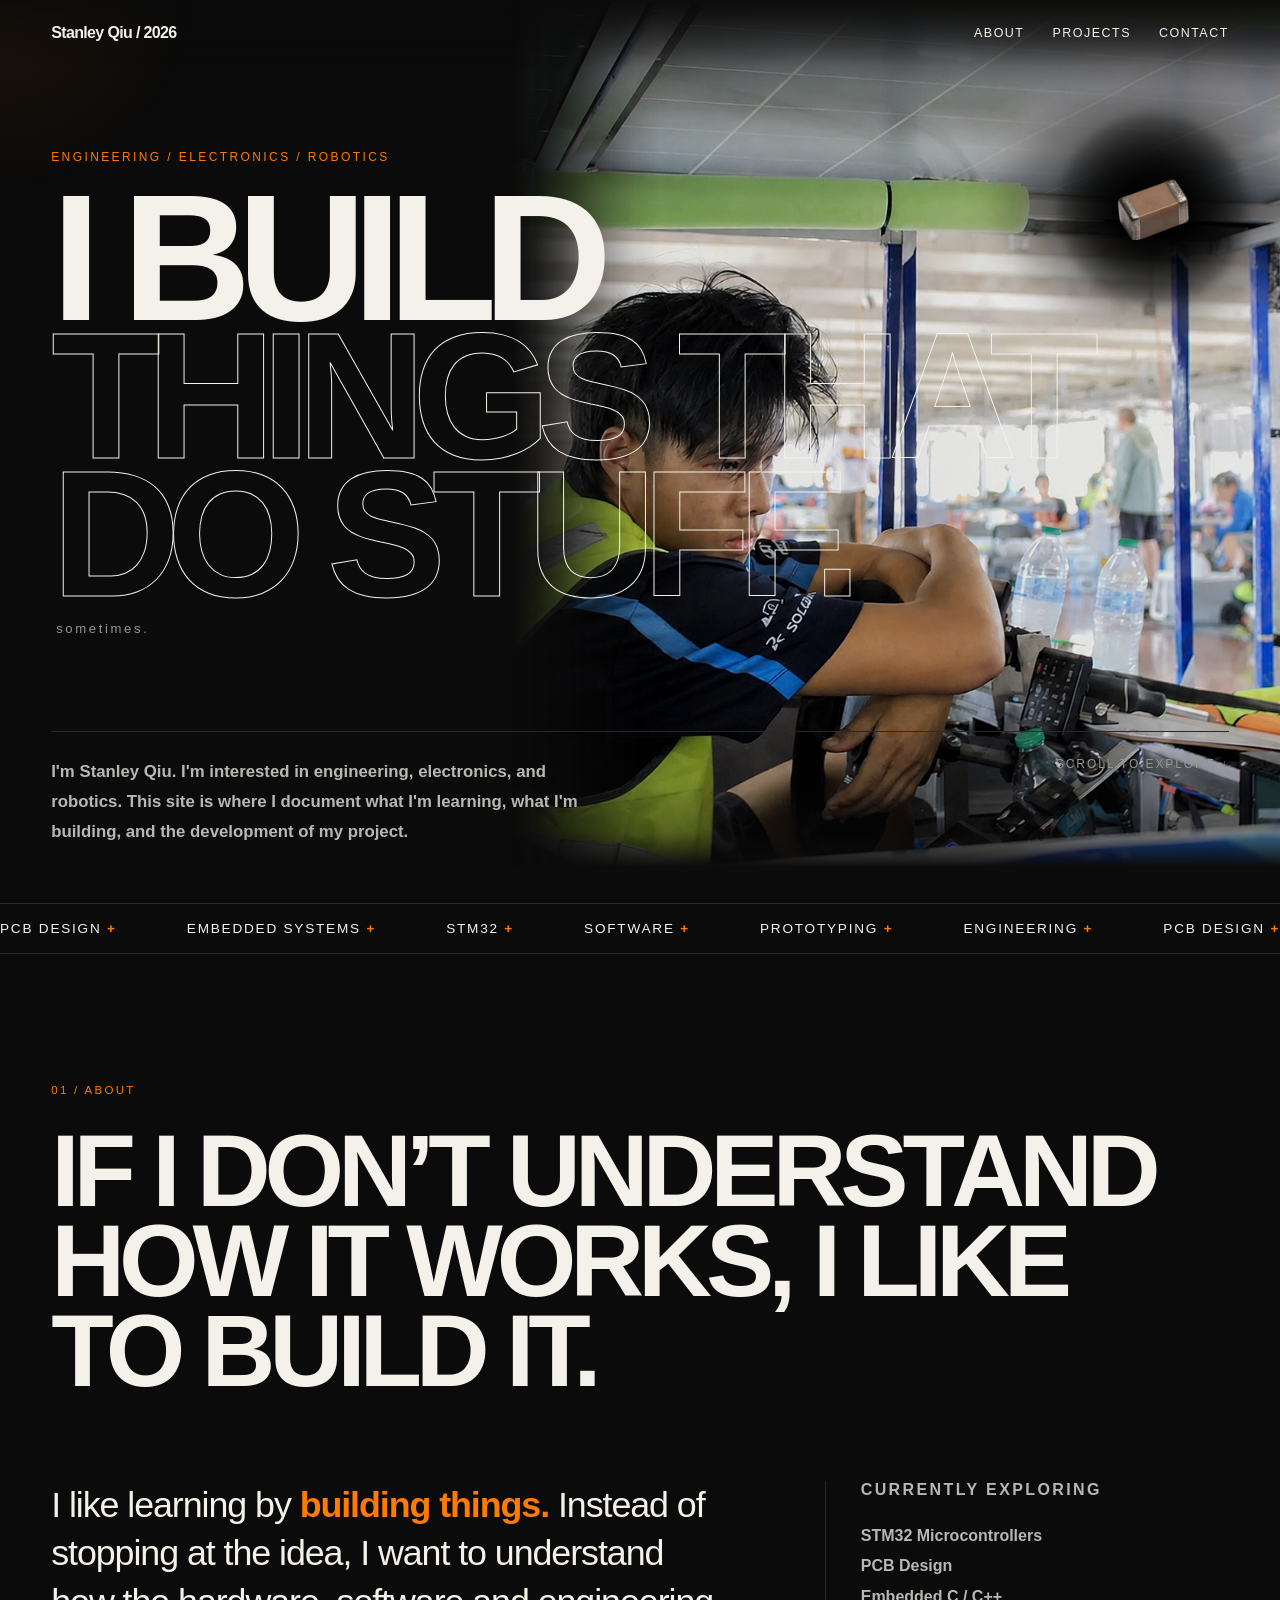
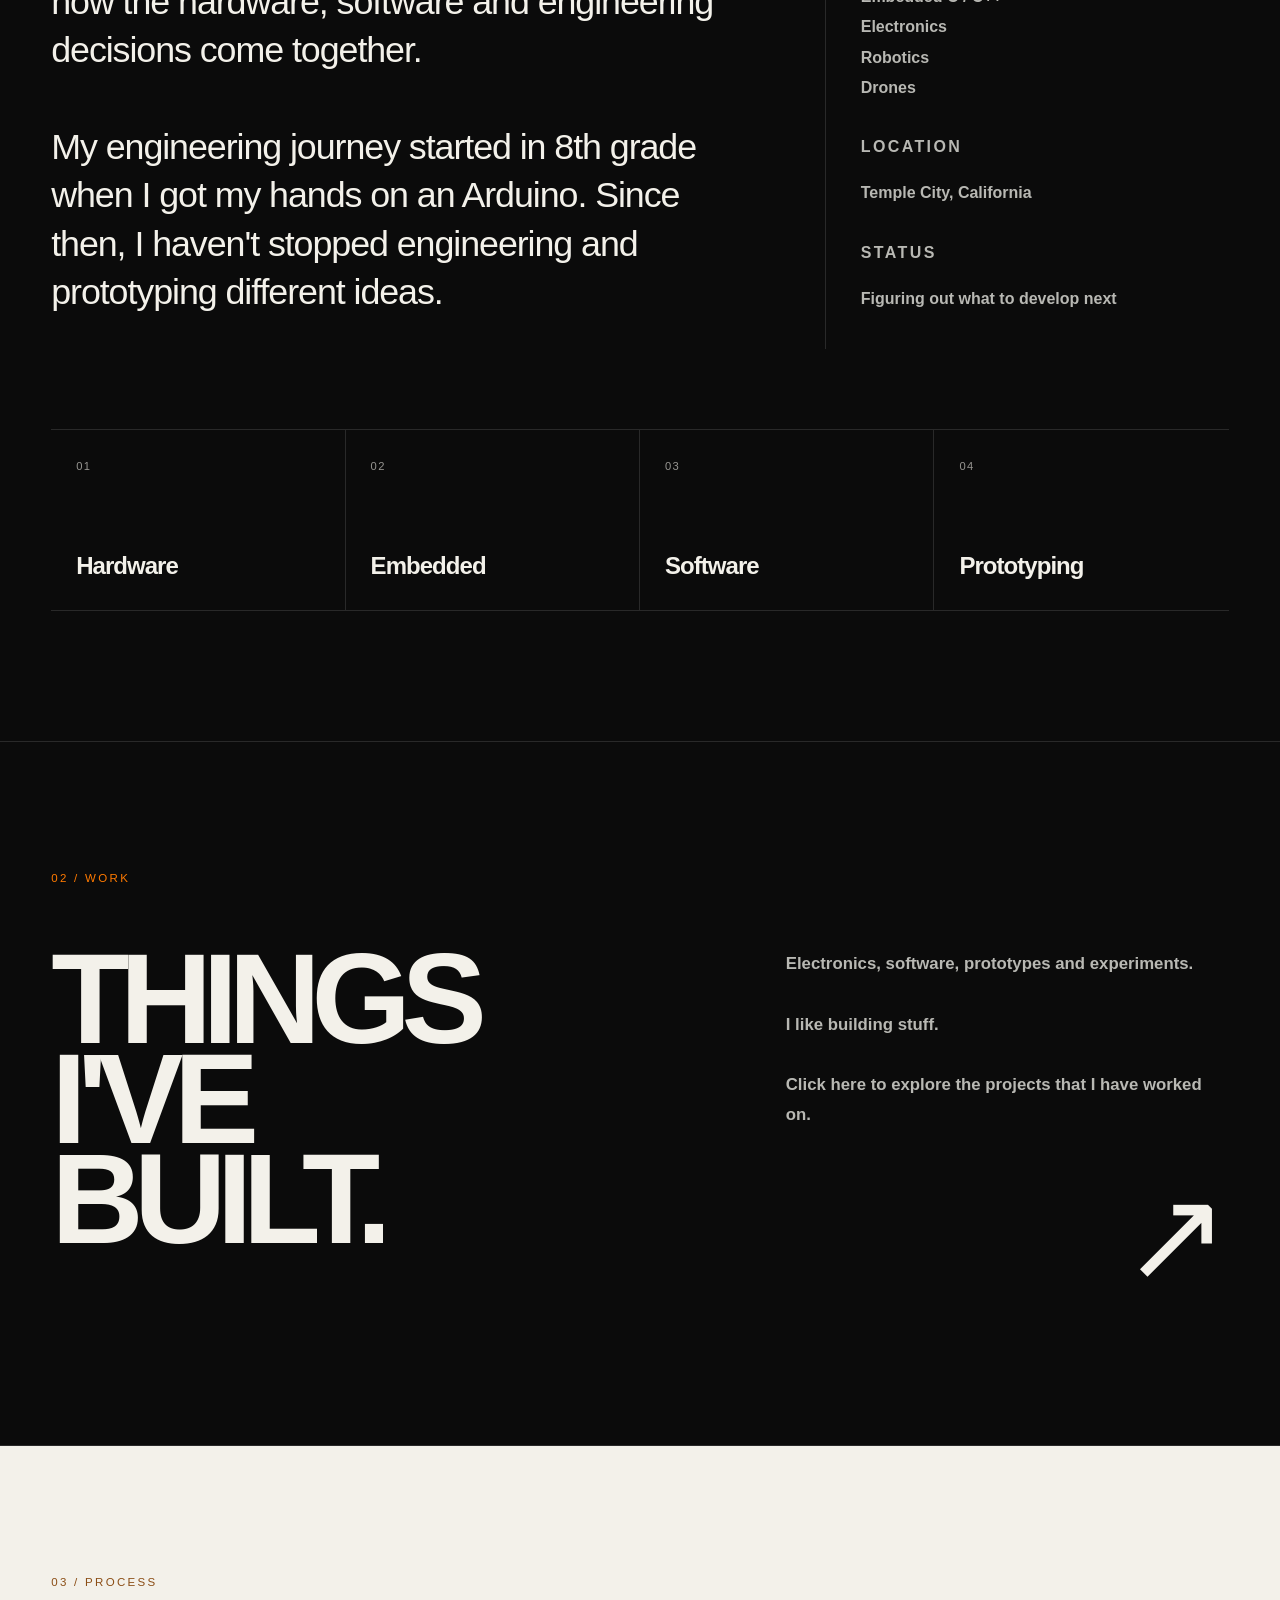
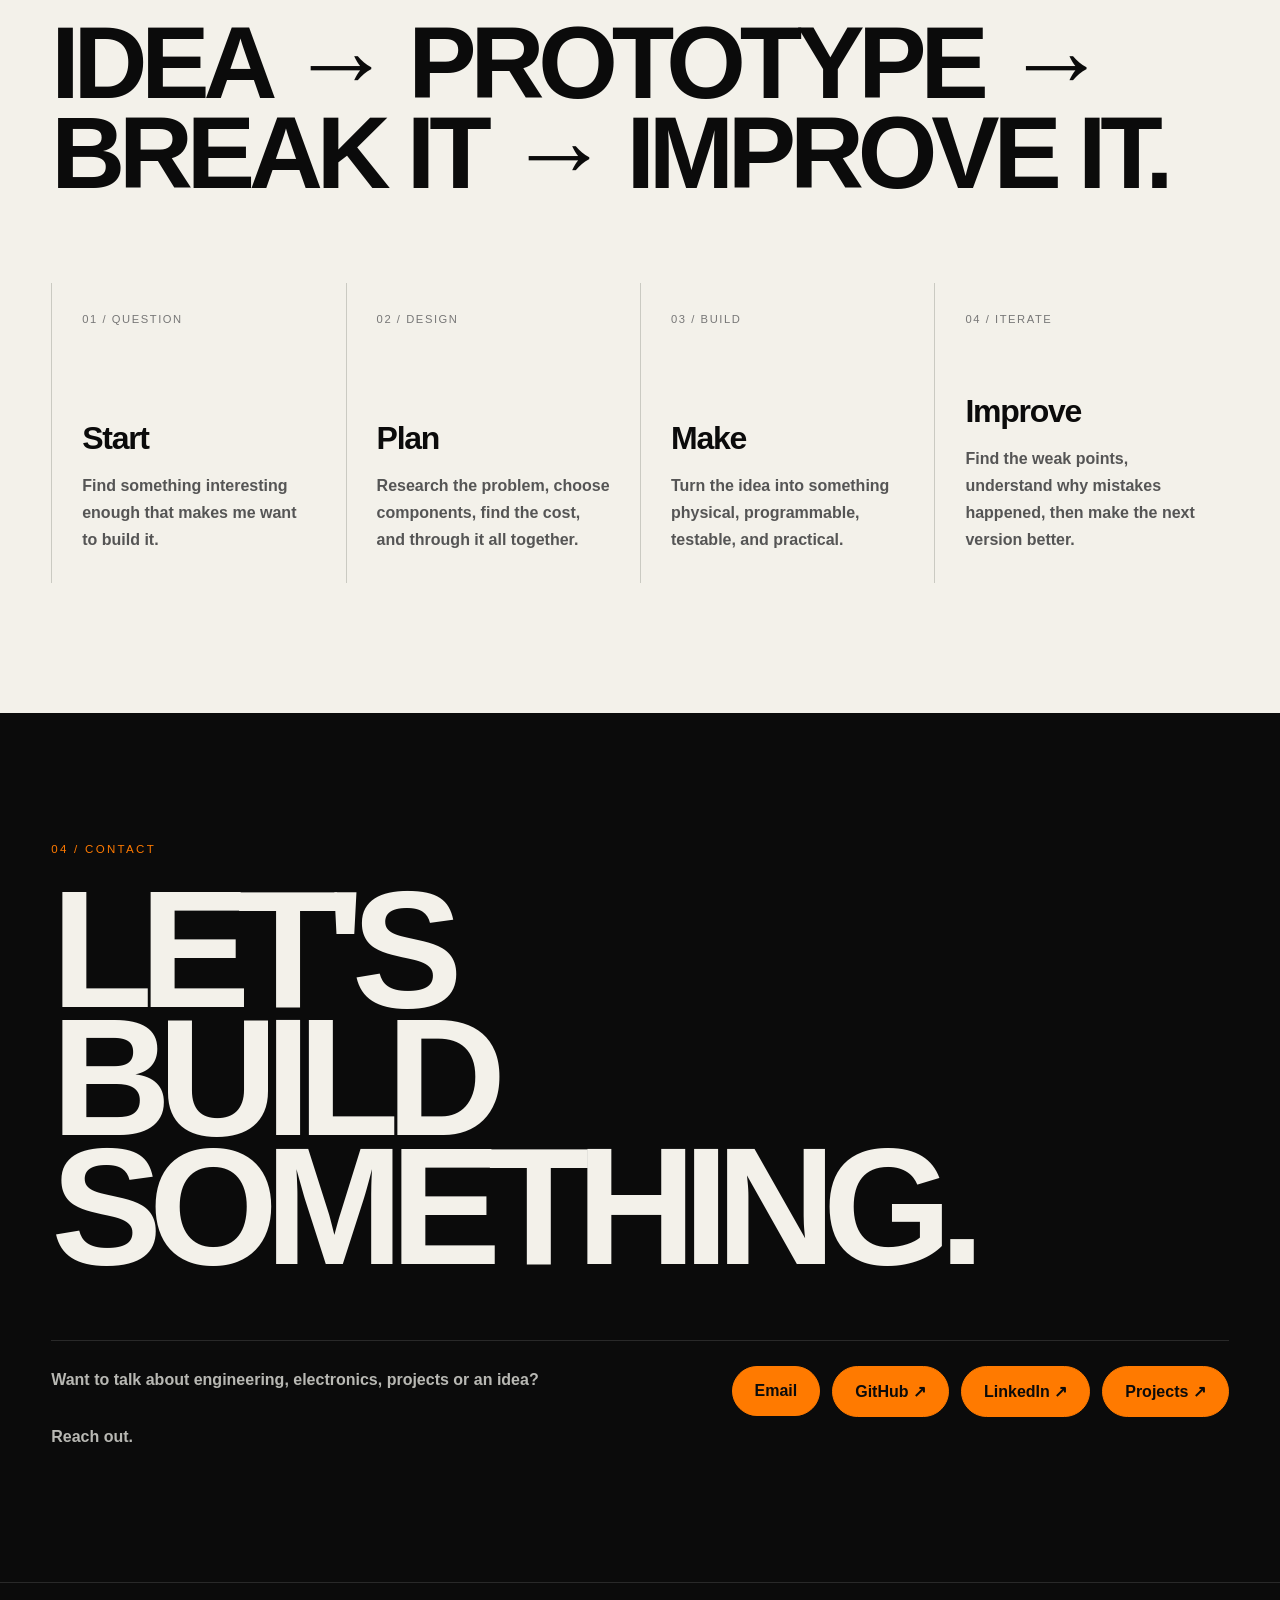
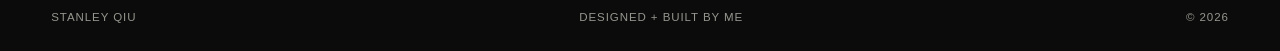
==== index.html @ f078cb3c "Update index.html" ====
<!DOCTYPE html>
<html lang="en">

<head>

<meta charset="UTF-8">

<meta
    name="viewport"
    content="width=device-width, initial-scale=1.0"
>

<title>Stanley Qiu - Engineering Portfolio</title>

<link
    rel="icon"
    type="image/png"
    href="images/Q logo.png"
>

<link
    rel="shortcut icon"
    href="images/Q logo.png"
>


<style>


/* ==================================
   COLORS
================================== */

:root {
    --bg: #0b0b0b;
    --text: #f3f1ea;
    --muted: #96968f;
    --accent: #ff7a00;
    --line: #292929;
    --panel: #111111;
}


/* ==================================
   RESET
================================== */

* {
    margin: 0;
    padding: 0;
    box-sizing: border-box;
}


html {
    scroll-behavior: smooth;
}


body {
    background: var(--bg);
    color: var(--text);

    font-family:
        Arial,
        Helvetica,
        sans-serif;

    overflow-x: hidden;
}


a {
    color: inherit;
    text-decoration: none;
}


/* ==================================
   SCROLL PROGRESS
================================== */

#progress {
    position: fixed;

    top: 0;
    left: 0;

    width: 0;
    height: 3px;

    background: var(--accent);

    z-index: 9999;
}


/* ==================================
   CURSOR GLOW
================================== */

.cursor-glow {
    position: fixed;

    width: 420px;
    height: 420px;

    border-radius: 50%;

    pointer-events: none;

    background:
        radial-gradient(
            circle,
            rgba(255, 122, 0, .08),
            transparent 65%
        );

    transform:
        translate(-50%, -50%);

    z-index: 0;
}


/* ==================================
   NAVIGATION
================================== */

nav {
    position: fixed;

    top: 0;
    left: 0;

    width: 100%;

    display: flex;
    align-items: center;
    justify-content: space-between;

    padding:
        24px
        4vw;

    z-index: 1000;

    background:
        linear-gradient(
            to bottom,
            rgba(11,11,11,.82),
            transparent
        );
}


.logo {
    font-weight: 900;
    letter-spacing: -.04em;
}


.nav-links {
    display: flex;

    gap: 28px;

    font-size: .78rem;

    text-transform: uppercase;
    letter-spacing: .12em;
}


.nav-links a {
    position: relative;
}


.nav-links a::after {
    content: "";

    position: absolute;

    left: 0;
    bottom: -6px;

    width: 0;
    height: 1px;

    background: var(--accent);

    transition:
        width .3s ease;
}


.nav-links a:hover::after {
    width: 100%;
}


/* ==================================
   HERO
================================== */

.hero {
    min-height: 100vh;

    display: flex;
    flex-direction: column;
    justify-content: flex-end;

    padding:
        150px
        4vw
        55px;

    position: relative;

    overflow: hidden;

    isolation: isolate;
}


/* ==================================
   KEEP HERO TEXT ABOVE PHOTO
================================== */

.hero-label,
.hero h1,
.hero-subtext,
.hero-bottom {
    position: relative;

    z-index: 3;
}


.hero-label {
    color: var(--accent);

    font-size: .75rem;

    text-transform: uppercase;
    letter-spacing: .2em;

    margin-bottom: 25px;
}


.hero h1 {
    font-size:
        clamp(
            4.8rem,
            14vw,
            13rem
        );

    line-height: .77;

    letter-spacing: -.08em;

    font-weight: 900;

    max-width: 1450px;
}


/* ==================================
   THINGS THAT OUTLINE
================================== */

.hero-outline {
    color: transparent;

    -webkit-text-stroke:
        1px
        var(--text);
}


/* ==================================
   DO STUFF OUTLINE + ORANGE HOVER
================================== */

.hero-do-stuff {
    display: inline-block;

    color: transparent;

    -webkit-text-stroke:
        1px
        var(--text);

    transition:
        color .3s ease,
        -webkit-text-stroke .3s ease,
        transform .3s ease;
}


.hero-do-stuff:hover {
    color: var(--accent);

    -webkit-text-stroke:
        1px
        var(--accent);
}


.hero-subtext {
    margin-top: 18px;
    margin-left: 5px;

    font-size: .82rem;
    font-weight: 400;

    color: var(--muted);

    text-transform: lowercase;
    letter-spacing: .2em;

    opacity: .75;
}


/* ==================================
   HERO BOTTOM
================================== */

.hero-bottom {
    display: grid;

    grid-template-columns:
        1fr
        1fr;

    gap: 50px;

    margin-top: 95px;

    padding-top: 25px;

    border-top:
        1px solid
        var(--line);
}


.hero-bottom p {
    max-width: 580px;

    color: #b8b8b3;

    font-size: 1.05rem;

    line-height: 1.8;

    font-weight: 600;
}


.hero-scroll {
    text-align: right;

    color: var(--muted);

    font-size: .75rem;

    text-transform: uppercase;
    letter-spacing: .16em;
}


/* ==================================
   PERSONAL SOLAR CAR IMAGE

   EXTENDS ALMOST TO BOTTOM
================================== */

.hero-portrait {
    position: absolute;

    left: 40%;
    right: -4%;

    top: 0;
    bottom: 4%;

    z-index: 1;

    pointer-events: none;

    overflow: hidden;

    -webkit-mask-image:
        linear-gradient(
            to right,

            transparent 0%,
            rgba(0,0,0,.10) 3%,
            rgba(0,0,0,.28) 6%,
            rgba(0,0,0,.50) 9%,
            rgba(0,0,0,.72) 12%,
            rgba(0,0,0,.90) 15%,
            black 18%,
            black 100%
        );

    mask-image:
        linear-gradient(
            to right,

            transparent 0%,
            rgba(0,0,0,.10) 3%,
            rgba(0,0,0,.28) 6%,
            rgba(0,0,0,.50) 9%,
            rgba(0,0,0,.72) 12%,
            rgba(0,0,0,.90) 15%,
            black 18%,
            black 100%
        );
}


.hero-portrait img {
    width: 100%;
    height: 100%;

    display: block;

    object-fit: cover;

    object-position:
        28% center;

    filter:
        brightness(.90)
        contrast(1.04)
        saturate(.95);
}


/* ==================================
   PHOTO DARK BLENDING
================================== */

.hero-portrait::after {
    content: "";

    position: absolute;

    inset: 0;

    pointer-events: none;

    background:

        linear-gradient(
            to bottom,

            rgba(11,11,11,.92) 0%,
            rgba(11,11,11,.62) 5%,
            rgba(11,11,11,.25) 10%,
            rgba(11,11,11,.05) 17%,

            transparent 24%,
            transparent 78%,

            rgba(11,11,11,.05) 84%,
            rgba(11,11,11,.18) 90%,
            rgba(11,11,11,.42) 96%,
            var(--bg) 100%
        );
}


/* ==================================
   SPINNING DECAP IMAGE
================================== */

.cross {
    position: absolute;

    right: 7vw;
    top: 19%;

    width: 75px;
    height: 75px;

    display: flex;
    align-items: center;
    justify-content: center;

    pointer-events: none;

    z-index: 5;

    isolation: isolate;
}


/* ==================================
   SMALLER CENTERED BLACK BUBBLE
================================== */

.cross::before {
    content: "";

    position: absolute;

    left: 50%;
    top: 50%;

    width: 190px;
    height: 190px;

    transform:
        translate(-50%, -50%);

    border-radius: 50%;

    background:
        radial-gradient(
            circle,
            rgba(0,0,0,.96) 0%,
            rgba(0,0,0,.88) 28%,
            rgba(0,0,0,.58) 50%,
            rgba(0,0,0,.24) 68%,
            rgba(0,0,0,.06) 80%,
            transparent 88%
        );

    filter:
        blur(5px);

    z-index: -1;
}


/* ==================================
   BUBBLE FADE INTO PHOTO
================================== */

.cross::after {
    content: "";

    position: absolute;

    left: 50%;
    top: 50%;

    width: 320px;
    height: 230px;

    transform:
        translate(-50%, -50%);

    border-radius: 50%;

    background:
        radial-gradient(
            ellipse at center,
            rgba(0,0,0,.90) 0%,
            rgba(0,0,0,.70) 26%,
            rgba(0,0,0,.42) 48%,
            rgba(0,0,0,.18) 67%,
            rgba(0,0,0,.06) 78%,
            transparent 88%
        );

    filter:
        blur(14px);

    z-index: -2;
}


.cross img {
    width: 100%;
    height: 100%;

    display: block;

    object-fit: contain;

    position: relative;

    z-index: 2;

    opacity: .88;

    transform-origin:
        center center;

    animation:
        rotateCross
        20s
        linear
        infinite;
}


@keyframes rotateCross {

    from {
        transform:
            rotate(0);
    }

    to {
        transform:
            rotate(360deg);
    }

}


/* ==================================
   MARQUEE
================================== */

.marquee {
    overflow: hidden;

    border-top:
        1px solid
        var(--line);

    border-bottom:
        1px solid
        var(--line);

    padding:
        17px 0;
}


.marquee-track {
    display: flex;

    width: max-content;

    animation:
        marquee
        26s
        linear
        infinite;
}


.marquee span {
    margin-right: 70px;

    white-space: nowrap;

    font-size: .85rem;

    text-transform: uppercase;
    letter-spacing: .13em;
}


.marquee b {
    color: var(--accent);
}


@keyframes marquee {

    from {
        transform:
            translateX(0);
    }

    to {
        transform:
            translateX(-50%);
    }

}


/* ==================================
   GENERAL
================================== */

section {
    padding:
        130px
        4vw;
}


.eyebrow {
    color: var(--accent);

    font-size: .72rem;

    text-transform: uppercase;
    letter-spacing: .2em;

    margin-bottom: 30px;
}


.big-heading {
    font-size:
        clamp(
            3rem,
            8vw,
            7rem
        );

    line-height: .88;

    letter-spacing: -.06em;

    max-width: 1150px;
}


/* ==================================
   ABOUT
================================== */

.about-grid {
    display: grid;

    grid-template-columns:
        1.25fr
        .75fr;

    gap: 100px;

    margin-top: 85px;
}


.about-main {
    font-size:
        clamp(
            1.5rem,
            2.8vw,
            2.6rem
        );

    line-height: 1.35;

    letter-spacing: -.03em;
}


.about-main strong {
    color: var(--accent);
}


.about-side {
    border-left:
        1px solid
        var(--line);

    padding-left: 35px;
}


.about-side-title {
    color: #b8b8b3;

    font-size: 1rem;

    font-weight: 800;

    text-transform: uppercase;

    letter-spacing: .15em;

    margin-bottom: 22px;
}


.about-side p {
    color: #b8b8b3;

    line-height: 1.9;

    margin-bottom: 35px;

    font-weight: 600;
}


/* ==================================
   SKILLS
================================== */

.skills {
    display: grid;

    grid-template-columns:
        repeat(4, 1fr);

    margin-top: 80px;

    border-top:
        1px solid
        var(--line);

    border-bottom:
        1px solid
        var(--line);
}


.skill {
    padding:
        30px
        25px;

    min-height: 180px;

    display: flex;
    flex-direction: column;
    justify-content: space-between;

    border-right:
        1px solid
        var(--line);

    transition:
        background .3s ease,
        color .3s ease,
        transform .3s ease;
}


.skill:last-child {
    border-right: 0;
}


.skill:hover {
    background: var(--accent);

    color: #080808;

    transform:
        translateY(-6px);
}


.skill-number {
    font-size: .7rem;

    opacity: .6;

    letter-spacing: .12em;
}


.skill h3 {
    font-size: 1.5rem;

    letter-spacing: -.04em;
}


/* ==================================
   PROJECTS ENTRY
================================== */

.projects-entry {
    border-top:
        1px solid
        var(--line);

    border-bottom:
        1px solid
        var(--line);
}


.projects-entry-link {
    display: grid;

    grid-template-columns:
        1.2fr
        .8fr;

    gap: 70px;

    padding:
        35px
        0;

    transition:
        padding .4s ease,
        background .4s ease,
        color .4s ease;
}


.projects-entry-link:hover {
    background:
        var(--accent);

    color:
        #080808;

    padding-left:
        35px;

    padding-right:
        35px;
}


.projects-entry-title {
    font-size:
        clamp(
            4rem,
            10vw,
            9rem
        );

    line-height: .78;

    letter-spacing: -.075em;
}


.projects-entry-right {
    min-height: 320px;

    display: flex;

    flex-direction: column;

    justify-content: space-between;

    align-items: stretch;

    gap: 40px;
}


.projects-entry-right p {
    color: #b8b8b3;

    max-width: 500px;

    font-size: 1.05rem;

    line-height: 1.8;

    font-weight: 600;
}


.projects-entry-link:hover
.projects-entry-right p {
    color: #2c2c2c;
}


/* ==================================
   BIG PROJECT ARROW
================================== */

.huge-arrow {
    align-self: flex-end;

    flex-shrink: 0;

    font-size:
        clamp(
            5rem,
            10vw,
            9rem
        );

    line-height: .7;

    margin-top: auto;

    padding-top: 20px;

    transition:
        transform .4s ease;
}


.projects-entry-link:hover
.huge-arrow {
    transform:
        rotate(45deg)
        translateY(-10px);
}


/* ==================================
   PROCESS
================================== */

.process {
    background: var(--text);

    color: var(--bg);
}


.process .eyebrow {
    color: #8b4e16;
}


.steps {
    display: grid;

    grid-template-columns:
        repeat(4, 1fr);

    margin-top: 85px;
}


.step {
    min-height: 300px;

    padding: 30px;

    display: flex;

    flex-direction: column;

    justify-content: space-between;

    border-left:
        1px solid
        #cacac2;
}


.step-number {
    color: #777;

    font-size: .7rem;

    letter-spacing: .14em;
}


.step h3 {
    font-size: 2rem;

    letter-spacing: -.04em;

    margin-bottom: 15px;
}


.step p {
    color: #555;

    line-height: 1.7;

    font-weight: 600;
}


/* ==================================
   CONTACT
================================== */

.contact {
    min-height: 85vh;

    display: flex;

    flex-direction: column;

    justify-content: space-between;
}


.contact-title {
    font-size:
        clamp(
            4.5rem,
            13vw,
            12rem
        );

    line-height: .77;

    letter-spacing: -.08em;
}


.contact-bottom {
    display: grid;

    grid-template-columns:
        1fr
        1fr;

    gap: 50px;

    margin-top: 70px;

    padding-top: 25px;

    border-top:
        1px solid
        var(--line);
}


.contact-bottom p {
    max-width: 500px;

    color: #b8b8b3;

    line-height: 1.8;

    font-weight: 600;
}


.contact-links {
    display: flex;

    justify-content: flex-end;

    align-items: flex-start;

    flex-wrap: wrap;

    gap: 12px;
}


.contact-button {
    padding:
        15px
        22px;

    border:
        1px solid
        var(--accent);

    border-radius:
        100px;

    background:
        var(--accent);

    color:
        #0b0b0b;

    font-weight: 600;

    transition:
        .25s ease;
}


.contact-button:hover {
    background:
        var(--accent);

    border-color:
        var(--accent);

    color:
        #0b0b0b;

    transform:
        translateY(-4px);
}


/* ==================================
   FOOTER
================================== */

footer {
    display: flex;

    justify-content: space-between;

    padding:
        28px
        4vw;

    border-top:
        1px solid
        var(--line);

    color: var(--muted);

    font-size: .72rem;

    text-transform: uppercase;

    letter-spacing: .08em;
}


/* ==================================
   SCROLL REVEAL
================================== */

.reveal {
    opacity: 0;

    transform:
        translateY(60px);

    transition:
        opacity
        .9s
        cubic-bezier(.2,.7,.2,1),

        transform
        .9s
        cubic-bezier(.2,.7,.2,1);
}


.reveal.visible {
    opacity: 1;

    transform:
        translateY(0);
}


/* ==================================
   TABLET
================================== */

@media(max-width: 850px) {

    .nav-links {
        gap: 15px;
    }


    .hero-bottom,
    .about-grid,
    .projects-entry-link,
    .contact-bottom {
        grid-template-columns:
            1fr;
    }


    .hero-scroll {
        text-align: left;
    }


    .hero-portrait {
        left: 28%;
        right: -24%;

        top: 0;
        bottom: 5%;

        opacity: .50;
    }


    .hero-bottom {
        margin-top: 80px;
    }


    .cross {
        right: 8vw;

        top: 15%;
    }


    .about-side {
        border-left: 0;

        border-top:
            1px solid
            var(--line);

        padding-left: 0;

        padding-top: 30px;
    }


    .skills,
    .steps {
        grid-template-columns:
            1fr
            1fr;
    }


    .skill:nth-child(2) {
        border-right: 0;
    }


    .projects-entry-right {
        min-height: 230px;

        gap: 30px;
    }


    .huge-arrow {
        align-self: flex-end;
    }


    .contact-links {
        justify-content: flex-start;
    }

}


/* ==================================
   MOBILE
================================== */

@media(max-width: 550px) {

    section {
        padding:
            90px
            5vw;
    }


    nav {
        padding:
            20px
            5vw;
    }


    .nav-links a:first-child {
        display: none;
    }


    .hero-portrait {
        left: 18%;
        right: -48%;

        top: 0;
        bottom: 7%;

        opacity: .28;
    }


    .hero-bottom {
        margin-top: 65px;
    }


    .cross {
        width: 60px;
        height: 60px;

        right: 7vw;

        top: 16%;
    }


    .cross::before {
        width: 145px;
        height: 145px;
    }


    .cross::after {
        width: 240px;
        height: 170px;
    }


    .skills,
    .steps {
        grid-template-columns:
            1fr;
    }


    .skill {
        border-right: 0;

        border-bottom:
            1px solid
            var(--line);
    }


    .projects-entry-right {
        min-height: 200px;
    }


    .projects-entry-right p {
        max-width: 100%;
    }


    .huge-arrow {
        font-size: 5rem;
    }


    footer {
        flex-direction: column;

        gap: 10px;
    }

}


</style>

</head>


<body>


<div id="progress"></div>

<div class="cursor-glow"></div>


<!-- ==================================
     NAVIGATION
================================== -->

<nav>


    <a
        href="index.html"
        class="logo"
    >

        Stanley Qiu / 2026

    </a>


    <div class="nav-links">


        <a href="#about">
            About
        </a>


        <a href="projects.html">
            Projects
        </a>


        <a href="#contact">
            Contact
        </a>


    </div>


</nav>


<!-- ==================================
     HERO
================================== -->

<header class="hero">


    <div class="hero-portrait">

        <img
            src="images/Personal Image2.png"
            alt="Stanley Qiu inside the solar car"
        >

    </div>


    <div class="cross">

        <img
            src="images/DECAP3.png"
            alt=""
            aria-hidden="true"
        >

    </div>


    <div class="hero-label reveal">

        Engineering /
        Electronics /
        Robotics

    </div>


    <h1 class="reveal">

        I BUILD<br>

        <span class="hero-outline">
            THINGS THAT
        </span>

        <br>

        <span class="hero-do-stuff">
            DO STUFF.
        </span>

    </h1>


    <p class="hero-subtext reveal">

        sometimes.

    </p>


    <div class="hero-bottom reveal">


        <p>

            I'm <strong>Stanley Qiu</strong>.

            I'm interested in engineering,
            electronics, and robotics.

            This site is where I document
            what I'm learning, what I'm building,
            and the development of my project.

        </p>


        <div class="hero-scroll">

            Scroll to explore ↓

        </div>


    </div>


</header>


<!-- ==================================
     MOVING MARQUEE
================================== -->

<div class="marquee">


    <div class="marquee-track">


        <span>
            PCB DESIGN <b>+</b>
        </span>


        <span>
            EMBEDDED SYSTEMS <b>+</b>
        </span>


        <span>
            STM32 <b>+</b>
        </span>


        <span>
            SOFTWARE <b>+</b>
        </span>


        <span>
            PROTOTYPING <b>+</b>
        </span>


        <span>
            ENGINEERING <b>+</b>
        </span>


        <span>
            PCB DESIGN <b>+</b>
        </span>


        <span>
            EMBEDDED SYSTEMS <b>+</b>
        </span>


        <span>
            STM32 <b>+</b>
        </span>


        <span>
            SOFTWARE <b>+</b>
        </span>


        <span>
            PROTOTYPING <b>+</b>
        </span>


        <span>
            ENGINEERING <b>+</b>
        </span>


    </div>


</div>


<!-- ==================================
     ABOUT
================================== -->

<section id="about">


    <div class="eyebrow reveal">

        01 / About

    </div>


    <h2 class="big-heading reveal">

        IF I DON’T UNDERSTAND HOW IT WORKS,
        I LIKE TO BUILD IT.

    </h2>


    <div class="about-grid">


        <div class="about-main reveal">

            I like learning by

            <strong>
                building things.
            </strong>

            Instead of stopping at the idea,
            I want to understand how the hardware,
            software and engineering decisions
            come together.

            <br><br>

            My engineering journey started in 8th
            grade when I got my hands on an Arduino.

            Since then, I haven't stopped engineering
            and prototyping different ideas.

        </div>


        <div class="about-side reveal">


            <div class="about-side-title">

                Currently Exploring

            </div>


            <p>

                STM32 Microcontrollers<br>

                PCB Design<br>

                Embedded C / C++<br>

                Electronics<br>

                Robotics<br>

                Drones

            </p>


            <div class="about-side-title">

                Location

            </div>


            <p>

                Temple City, California

            </p>


            <div class="about-side-title">

                Status

            </div>


            <p>

                Figuring out what to develop next

            </p>


        </div>


    </div>


    <div class="skills reveal">


        <div class="skill">

            <div class="skill-number">
                01
            </div>

            <h3>
                Hardware
            </h3>

        </div>


        <div class="skill">

            <div class="skill-number">
                02
            </div>

            <h3>
                Embedded
            </h3>

        </div>


        <div class="skill">

            <div class="skill-number">
                03
            </div>

            <h3>
                Software
            </h3>

        </div>


        <div class="skill">

            <div class="skill-number">
                04
            </div>

            <h3>
                Prototyping
            </h3>

        </div>


    </div>


</section>


<!-- ==================================
     PROJECTS / WORK
================================== -->

<section class="projects-entry">


    <div class="eyebrow reveal">

        02 / Work

    </div>


    <a
        href="projects.html"
        class="projects-entry-link reveal"
    >


        <div>


            <h2 class="projects-entry-title">

                THINGS<br>
                I'VE<br>
                BUILT.

            </h2>


        </div>


        <div class="projects-entry-right">


            <p>

                Electronics, software,
                prototypes and experiments.

                <br><br>

                I like building stuff.

                <br><br>

                Click here to explore the projects
                that I have worked on.

            </p>


            <div class="huge-arrow">

                ↗

            </div>


        </div>


    </a>


</section>


<!-- ==================================
     PROCESS
================================== -->

<section class="process">


    <div class="eyebrow reveal">

        03 / Process

    </div>


    <h2 class="big-heading reveal">

        IDEA → PROTOTYPE →
        BREAK IT → IMPROVE IT.

    </h2>


    <div class="steps">


        <div class="step reveal">

            <div class="step-number">
                01 / QUESTION
            </div>

            <div>

                <h3>
                    Start
                </h3>

                <p>
                    Find something interesting
                    enough that makes me want to
                    build it.
                </p>

            </div>

        </div>


        <div class="step reveal">

            <div class="step-number">
                02 / DESIGN
            </div>

            <div>

                <h3>
                    Plan
                </h3>

                <p>
                    Research the problem,
                    choose components, find the cost,
                    and through it all together.
                </p>

            </div>

        </div>


        <div class="step reveal">

            <div class="step-number">
                03 / BUILD
            </div>

            <div>

                <h3>
                    Make
                </h3>

                <p>
                    Turn the idea into
                    something physical,
                    programmable, testable,
                    and practical.
                </p>

            </div>

        </div>


        <div class="step reveal">

            <div class="step-number">
                04 / ITERATE
            </div>

            <div>

                <h3>
                    Improve
                </h3>

                <p>
                    Find the weak points,
                    understand why mistakes happened,
                    then make the next version better.
                </p>

            </div>

        </div>


    </div>


</section>


<!-- ==================================
     CONTACT
================================== -->

<section
    class="contact"
    id="contact"
>


    <div>


        <div class="eyebrow reveal">

            04 / Contact

        </div>


        <h2 class="contact-title reveal">

            LET'S<br>
            BUILD<br>
            SOMETHING.

        </h2>


    </div>


    <div class="contact-bottom reveal">


        <p>

            Want to talk about engineering,
            electronics, projects
            or an idea?

            <br><br>

            Reach out.

        </p>


        <div class="contact-links">


            <a
                class="contact-button"
                href="mailto:Stanleyqiu11@gmail.com"
            >

                Email

            </a>


            <a
                class="contact-button"
                href="https://github.com/Stanleyqiu1"
            >

                GitHub ↗

            </a>


            <a
                class="contact-button"
                href="https://www.linkedin.com/in/stanley-qiu-92088b377/"
            >

                LinkedIn ↗

            </a>


            <a
                class="contact-button"
                href="projects.html"
            >

                Projects ↗

            </a>


        </div>


    </div>


</section>


<!-- ==================================
     FOOTER
================================== -->

<footer>


    <span>
        Stanley Qiu
    </span>


    <span>
        DESIGNED + BUILT BY ME
    </span>


    <span>
        © 2026
    </span>


</footer>


<!-- ==================================
     JAVASCRIPT
================================== -->

<script>


/* ==================================
   SCROLL REVEAL
================================== */

const observer =
new IntersectionObserver(

    entries => {

        entries.forEach(entry => {

            if(entry.isIntersecting) {

                entry.target
                    .classList
                    .add("visible");

            }

        });

    },

    {
        threshold: .1
    }

);


document
.querySelectorAll(".reveal")
.forEach(element => {

    observer.observe(element);

});


/* ==================================
   SCROLL PROGRESS
================================== */

window.addEventListener(

    "scroll",

    () => {

        const scroll =
            document.documentElement.scrollTop;


        const height =
            document.documentElement.scrollHeight -
            document.documentElement.clientHeight;


        const percentage =
            height > 0
            ? scroll / height * 100
            : 0;


        document
            .getElementById("progress")
            .style.width =
            percentage + "%";

    }

);


/* ==================================
   CURSOR GLOW
================================== */

const glow =
document.querySelector(".cursor-glow");


window.addEventListener(

    "mousemove",

    event => {

        glow.style.left =
            event.clientX + "px";

        glow.style.top =
            event.clientY + "px";

    }

);


</script>


</body>

</html>
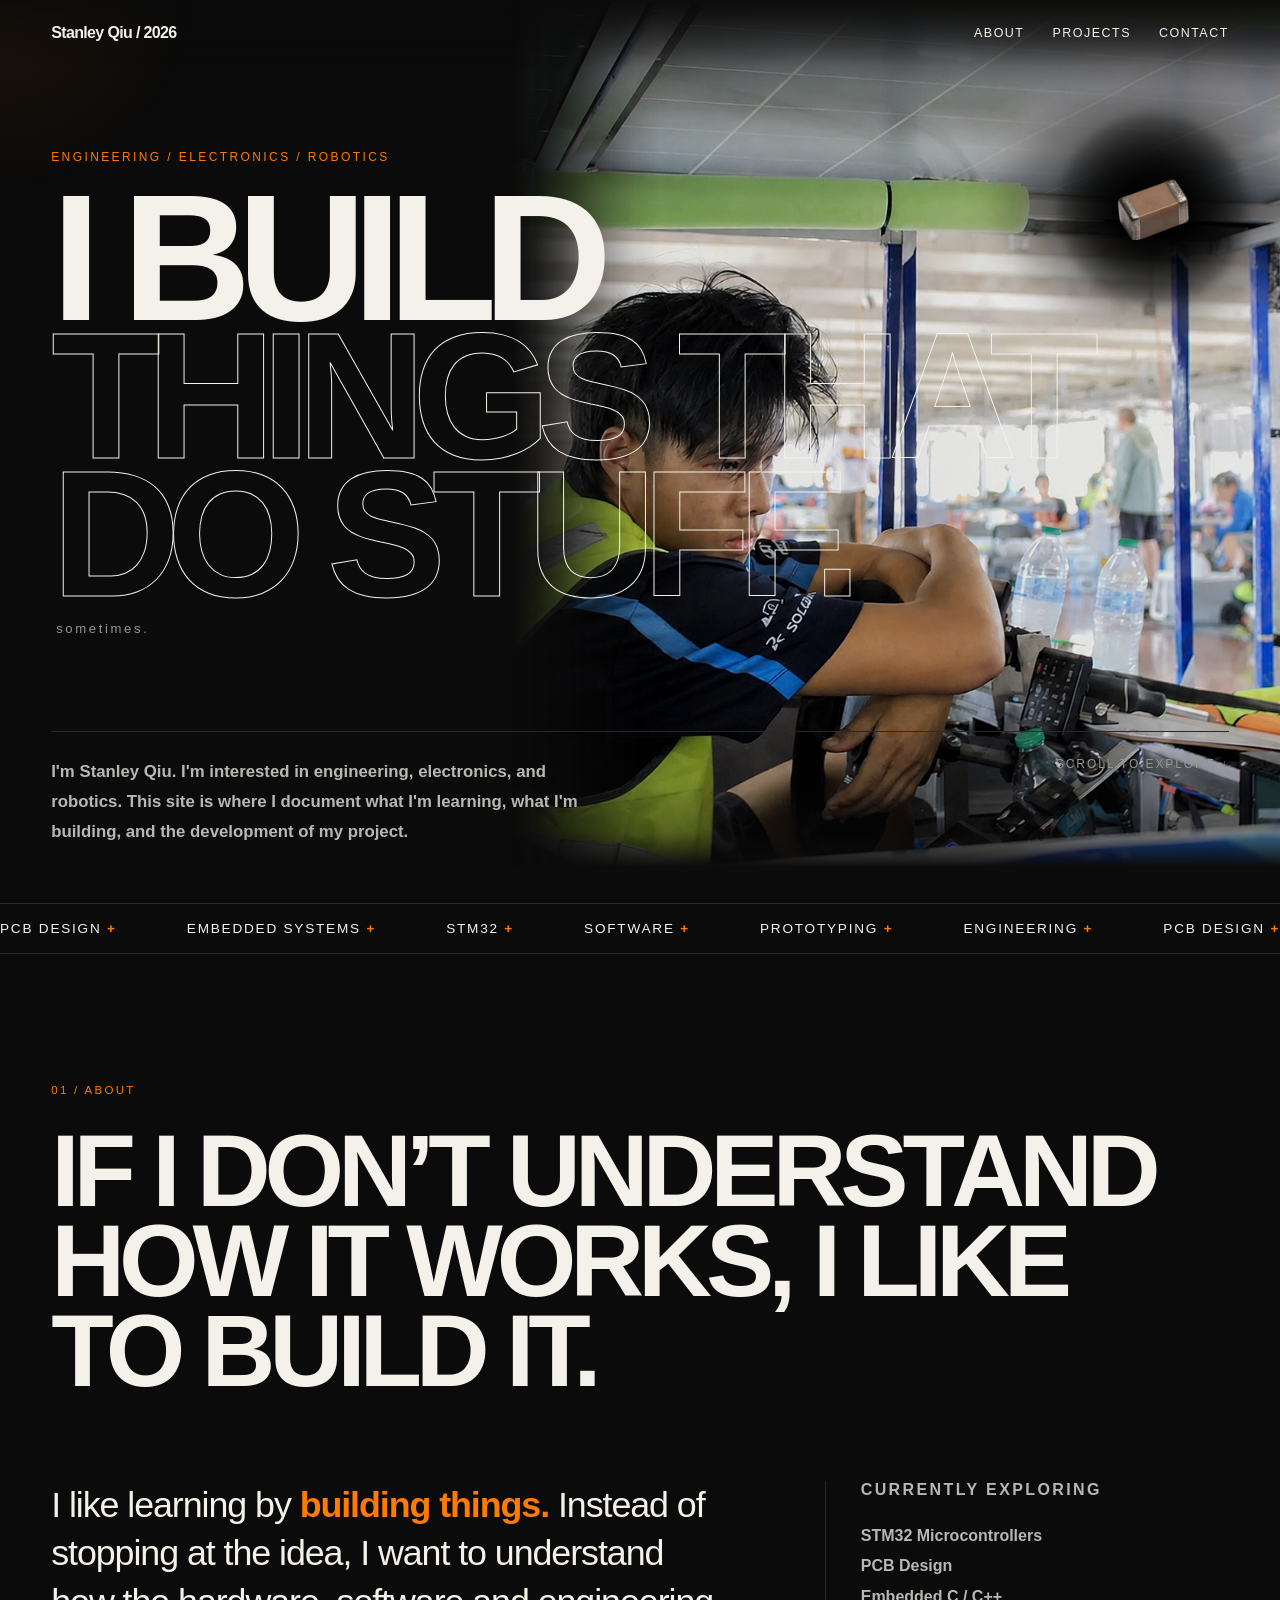
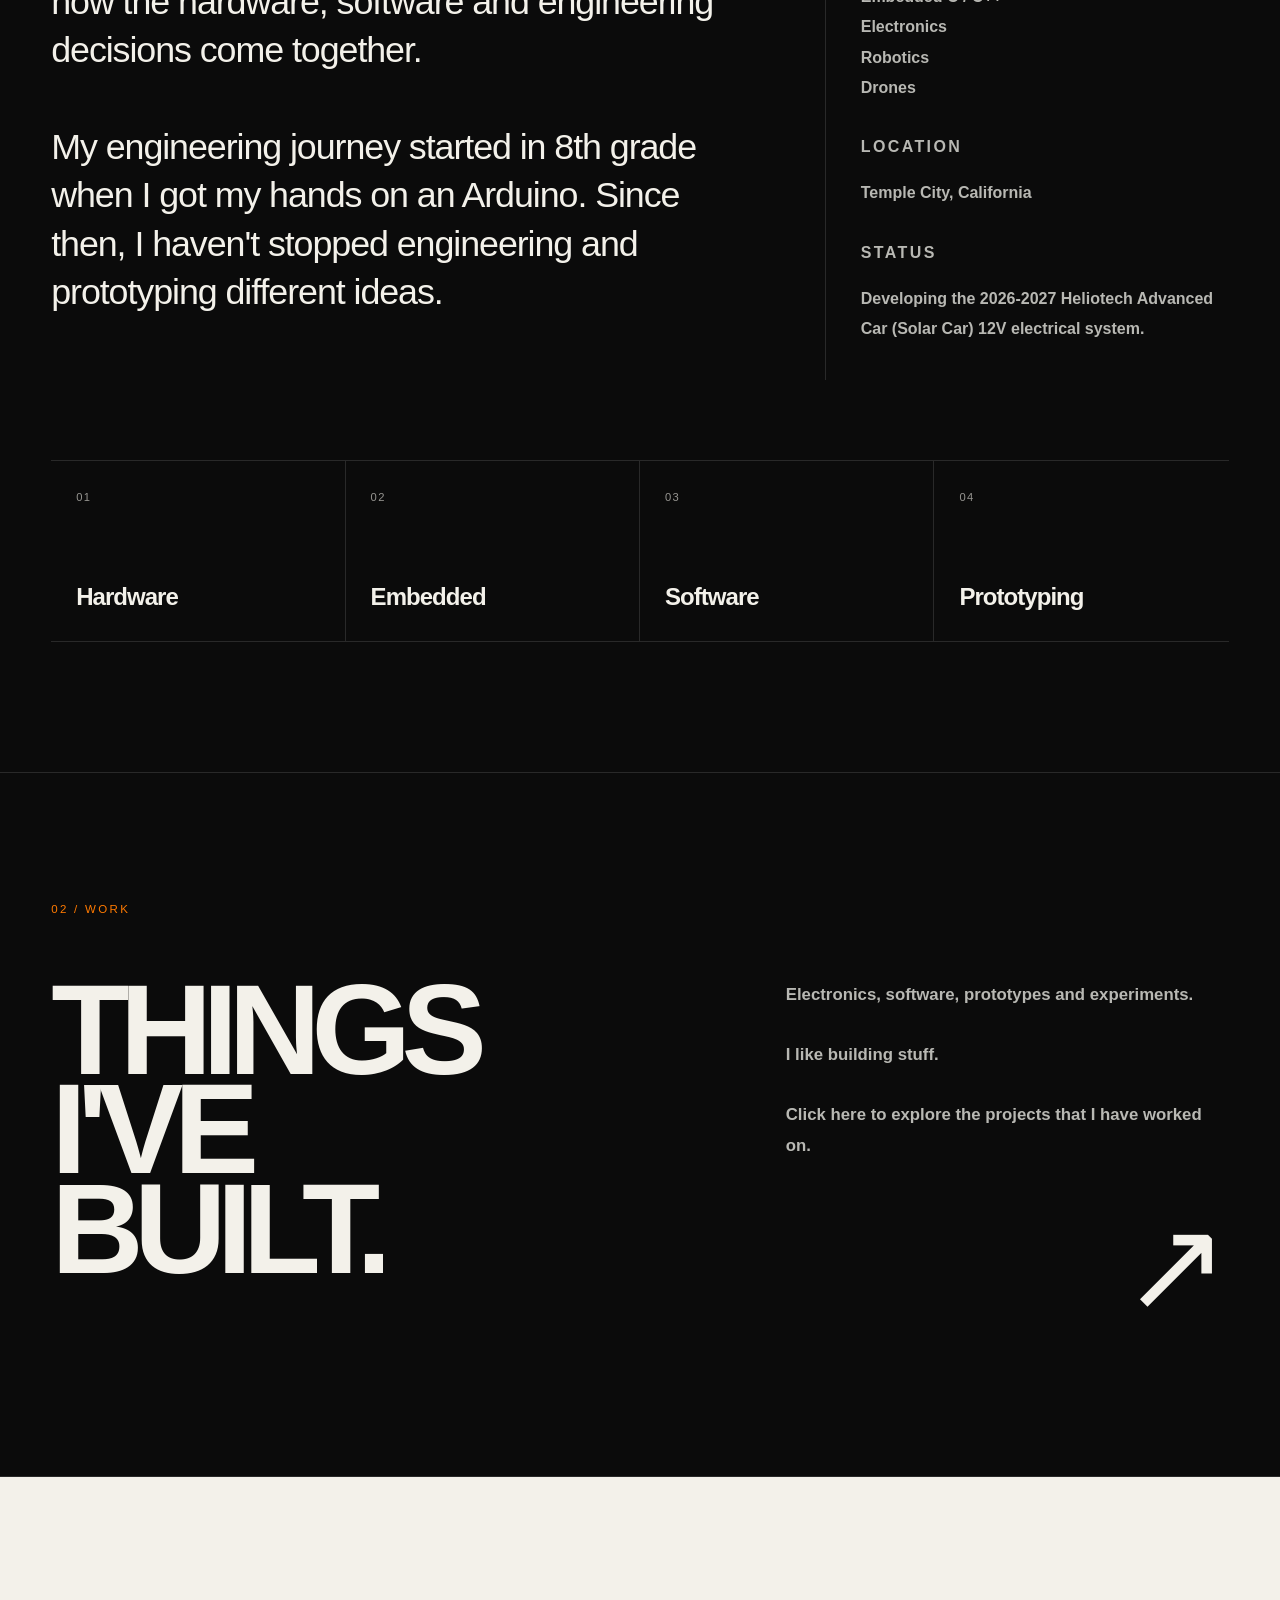
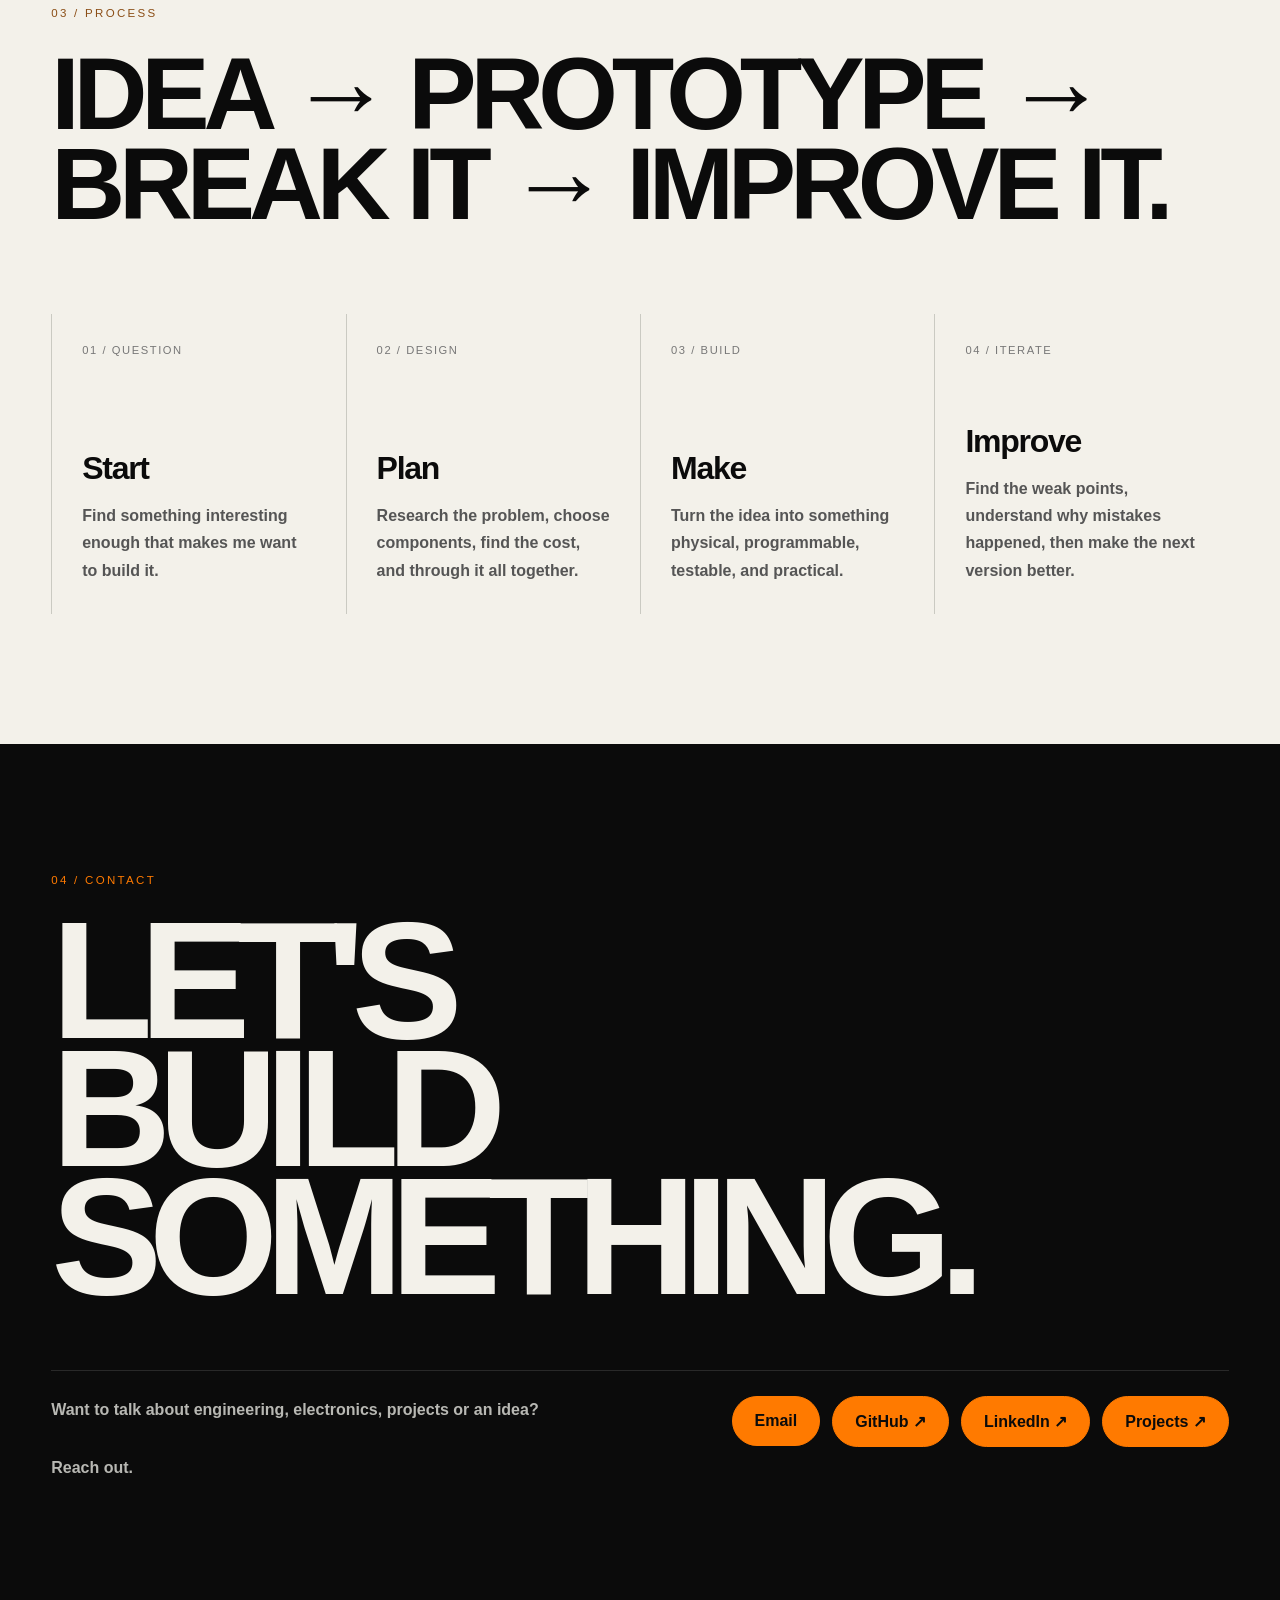
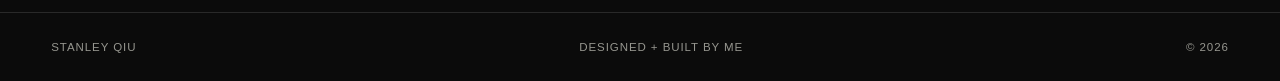
==== commit 56d9f48a: "Update index.html" ====
--- a/index.html
+++ b/index.html
@@ -1755,7 +1755,7 @@
 
             <p>
 
-                Figuring out what to develop next
+                Developing the 2026-2027 Heliotech Advanced Car (Solar Car) 12V electrical system.
 
             </p>
 
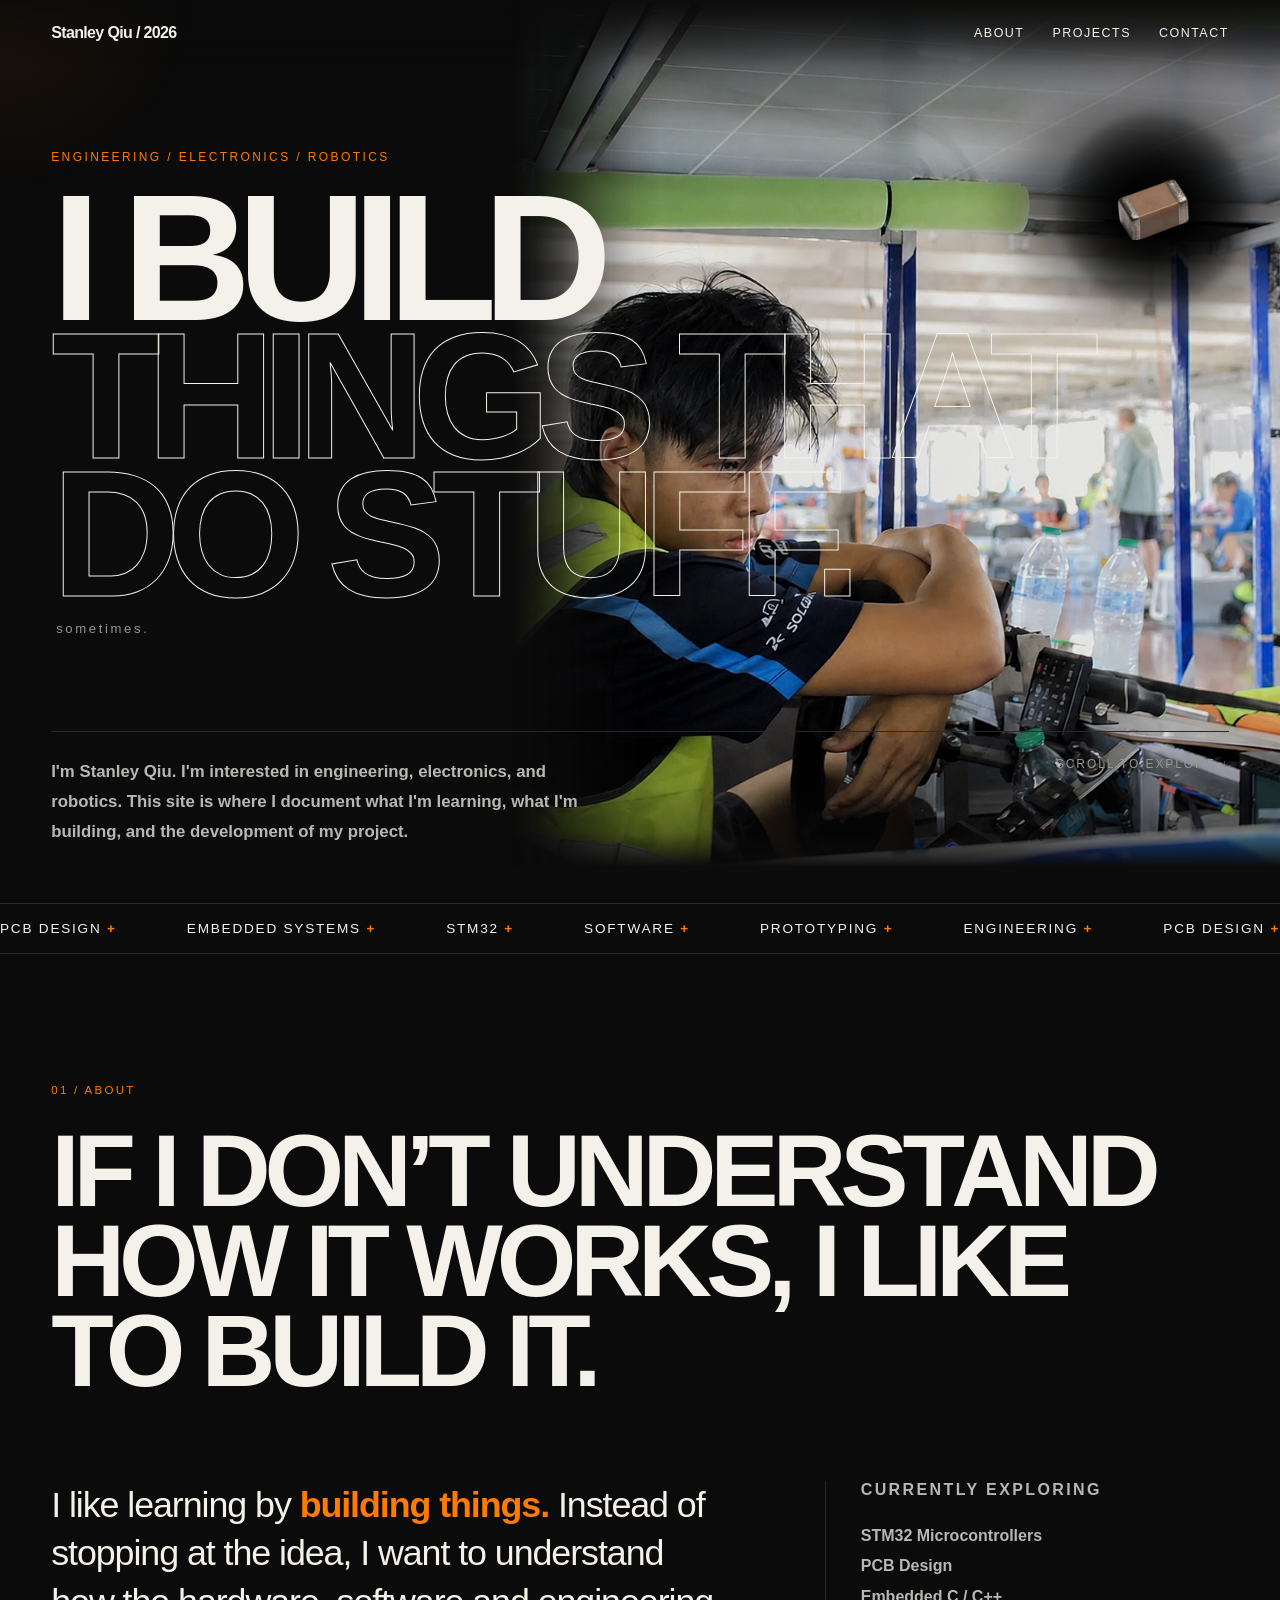
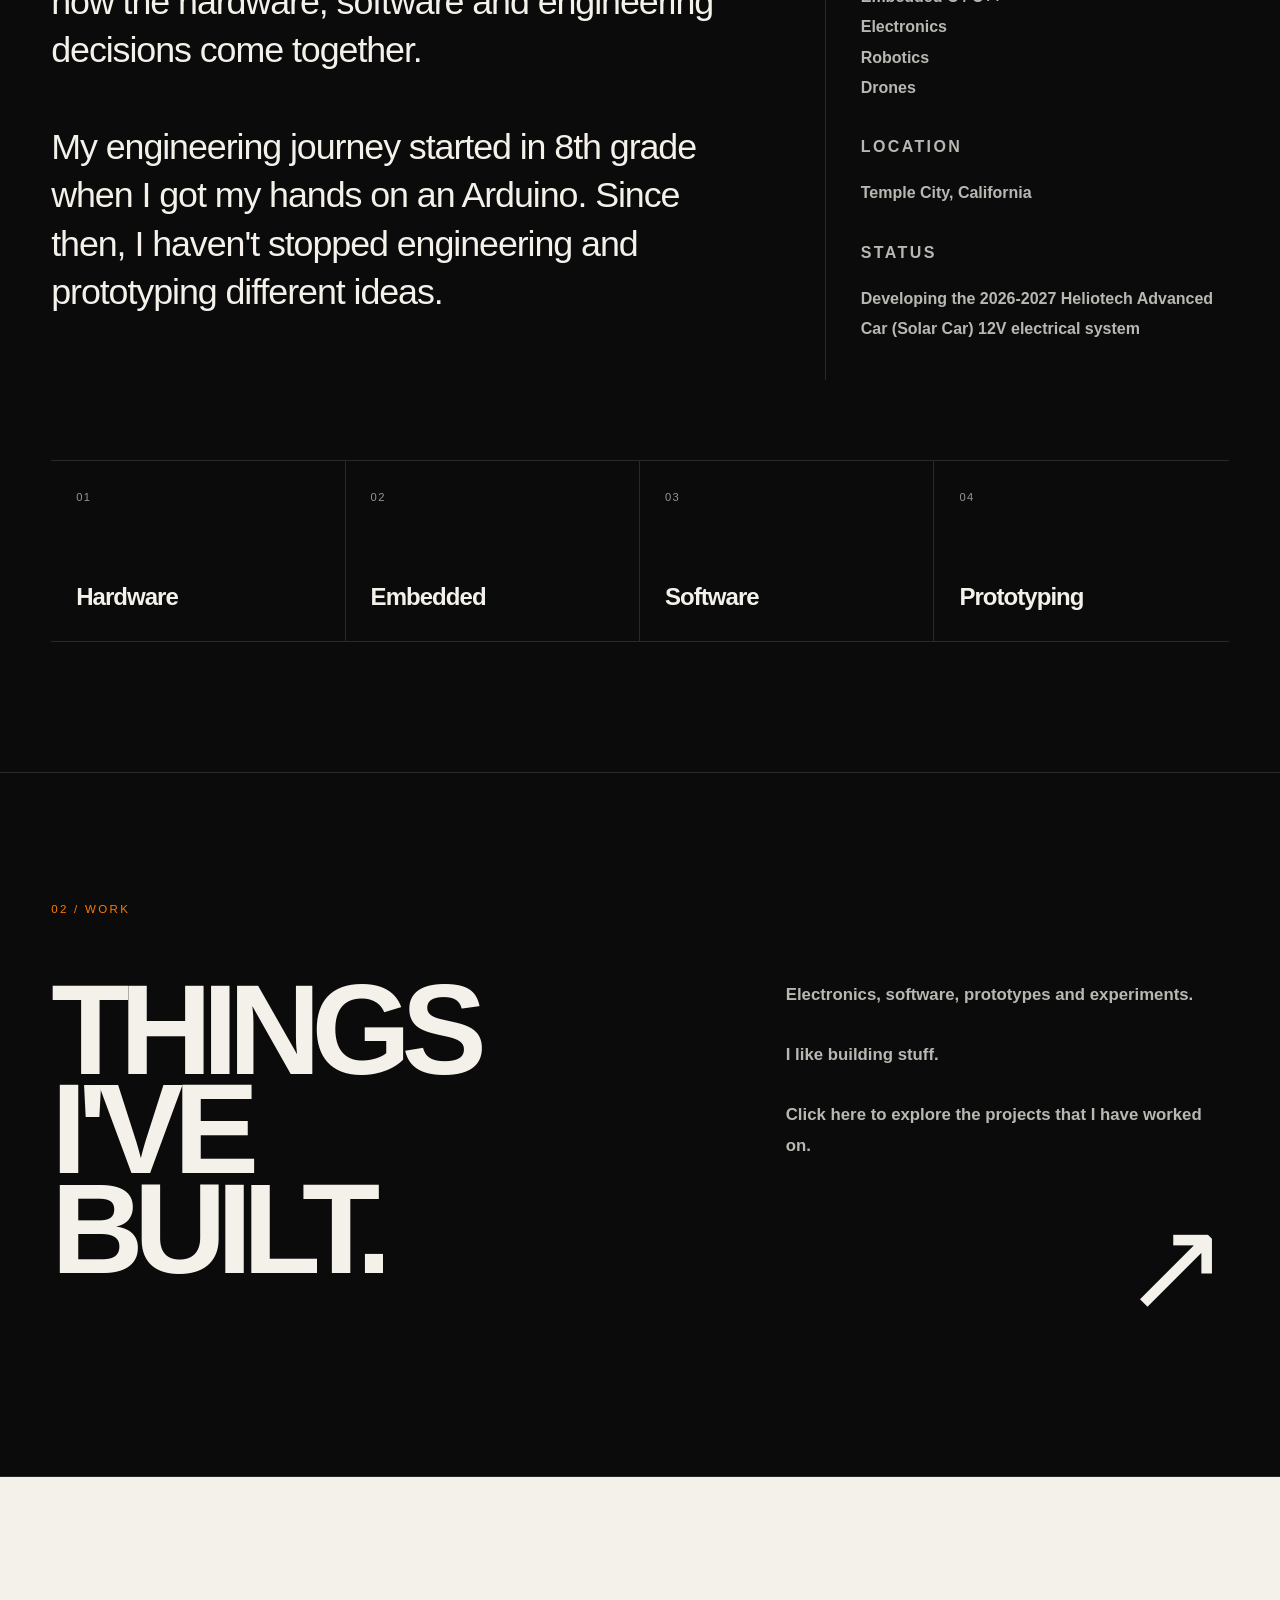
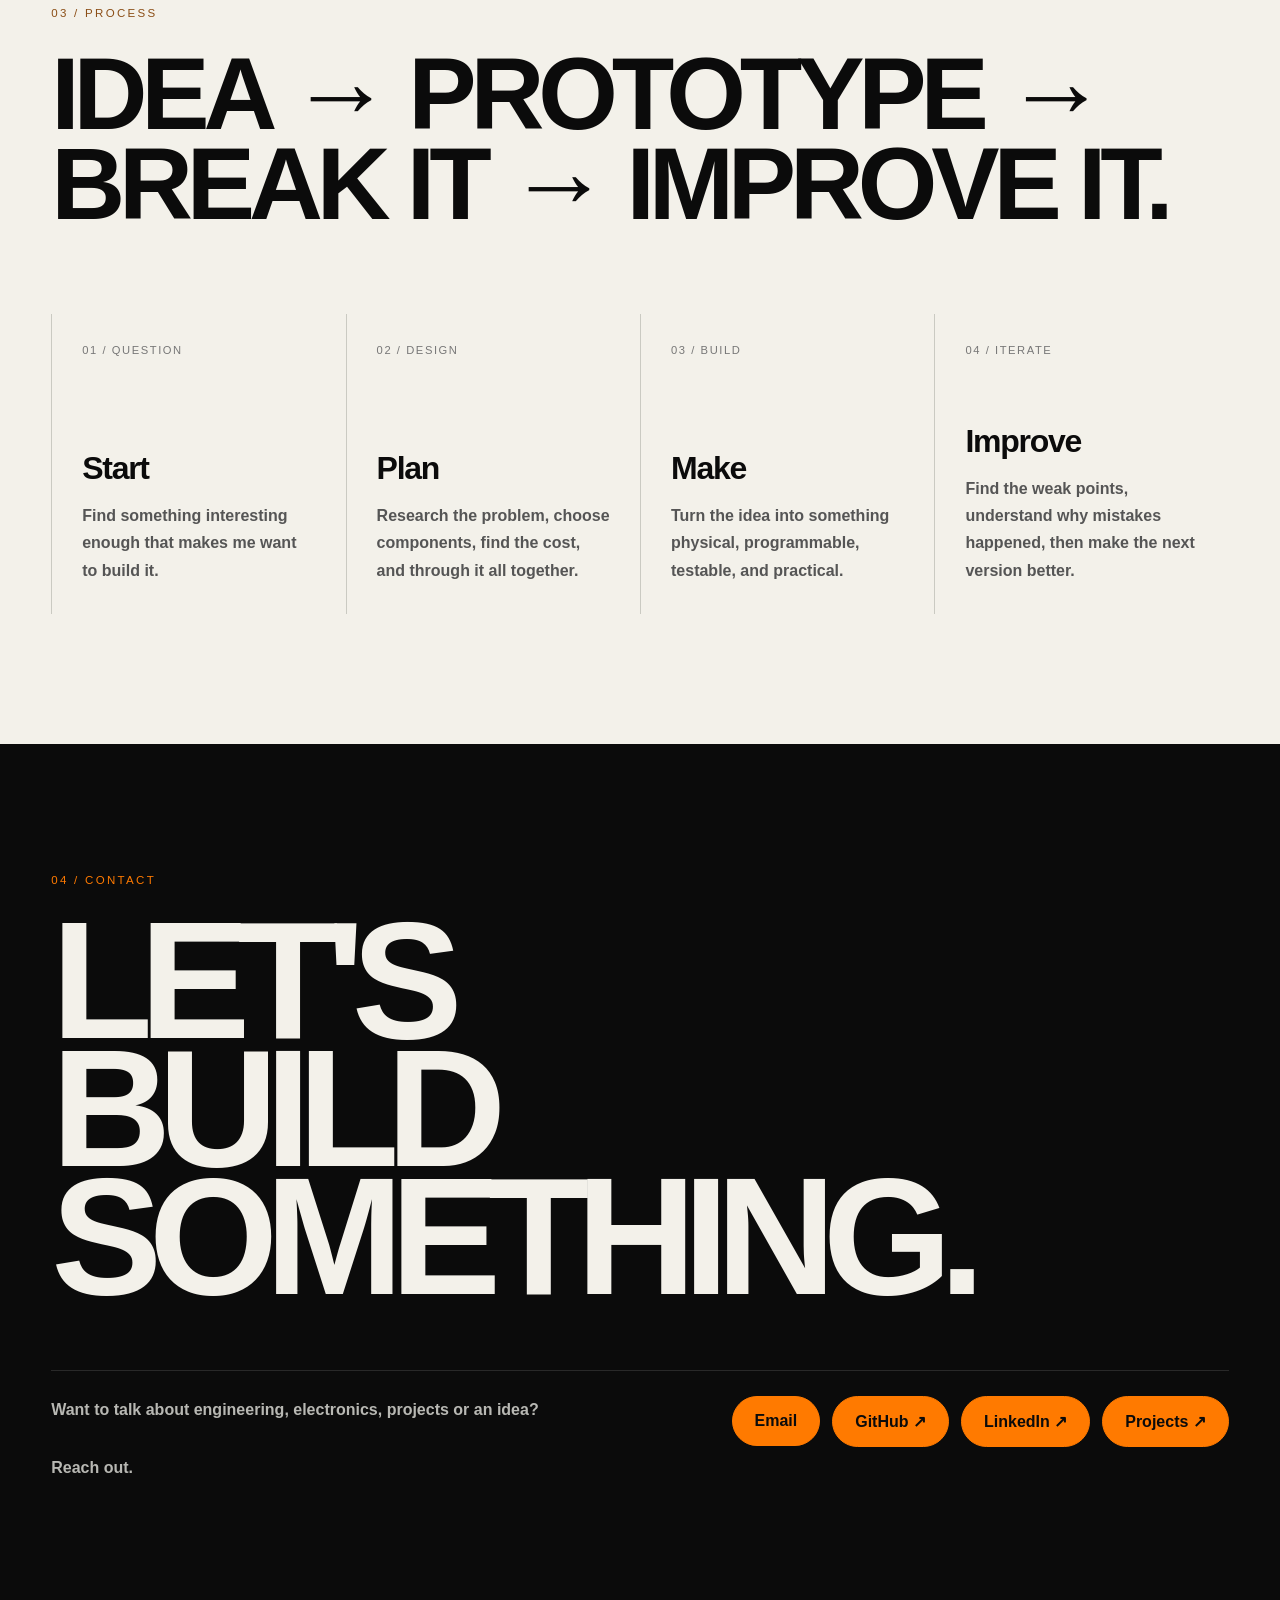
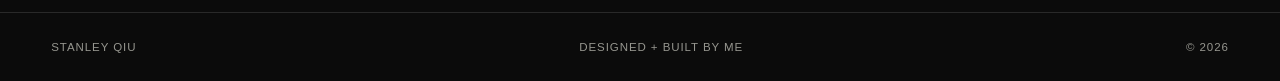
==== commit 3daf315f: "Update index.html" ====
--- a/index.html
+++ b/index.html
@@ -1755,7 +1755,7 @@
 
             <p>
 
-                Developing the 2026-2027 Heliotech Advanced Car (Solar Car) 12V electrical system.
+                Developing the 2026-2027 Heliotech Advanced Car (Solar Car) 12V electrical system
 
             </p>
 
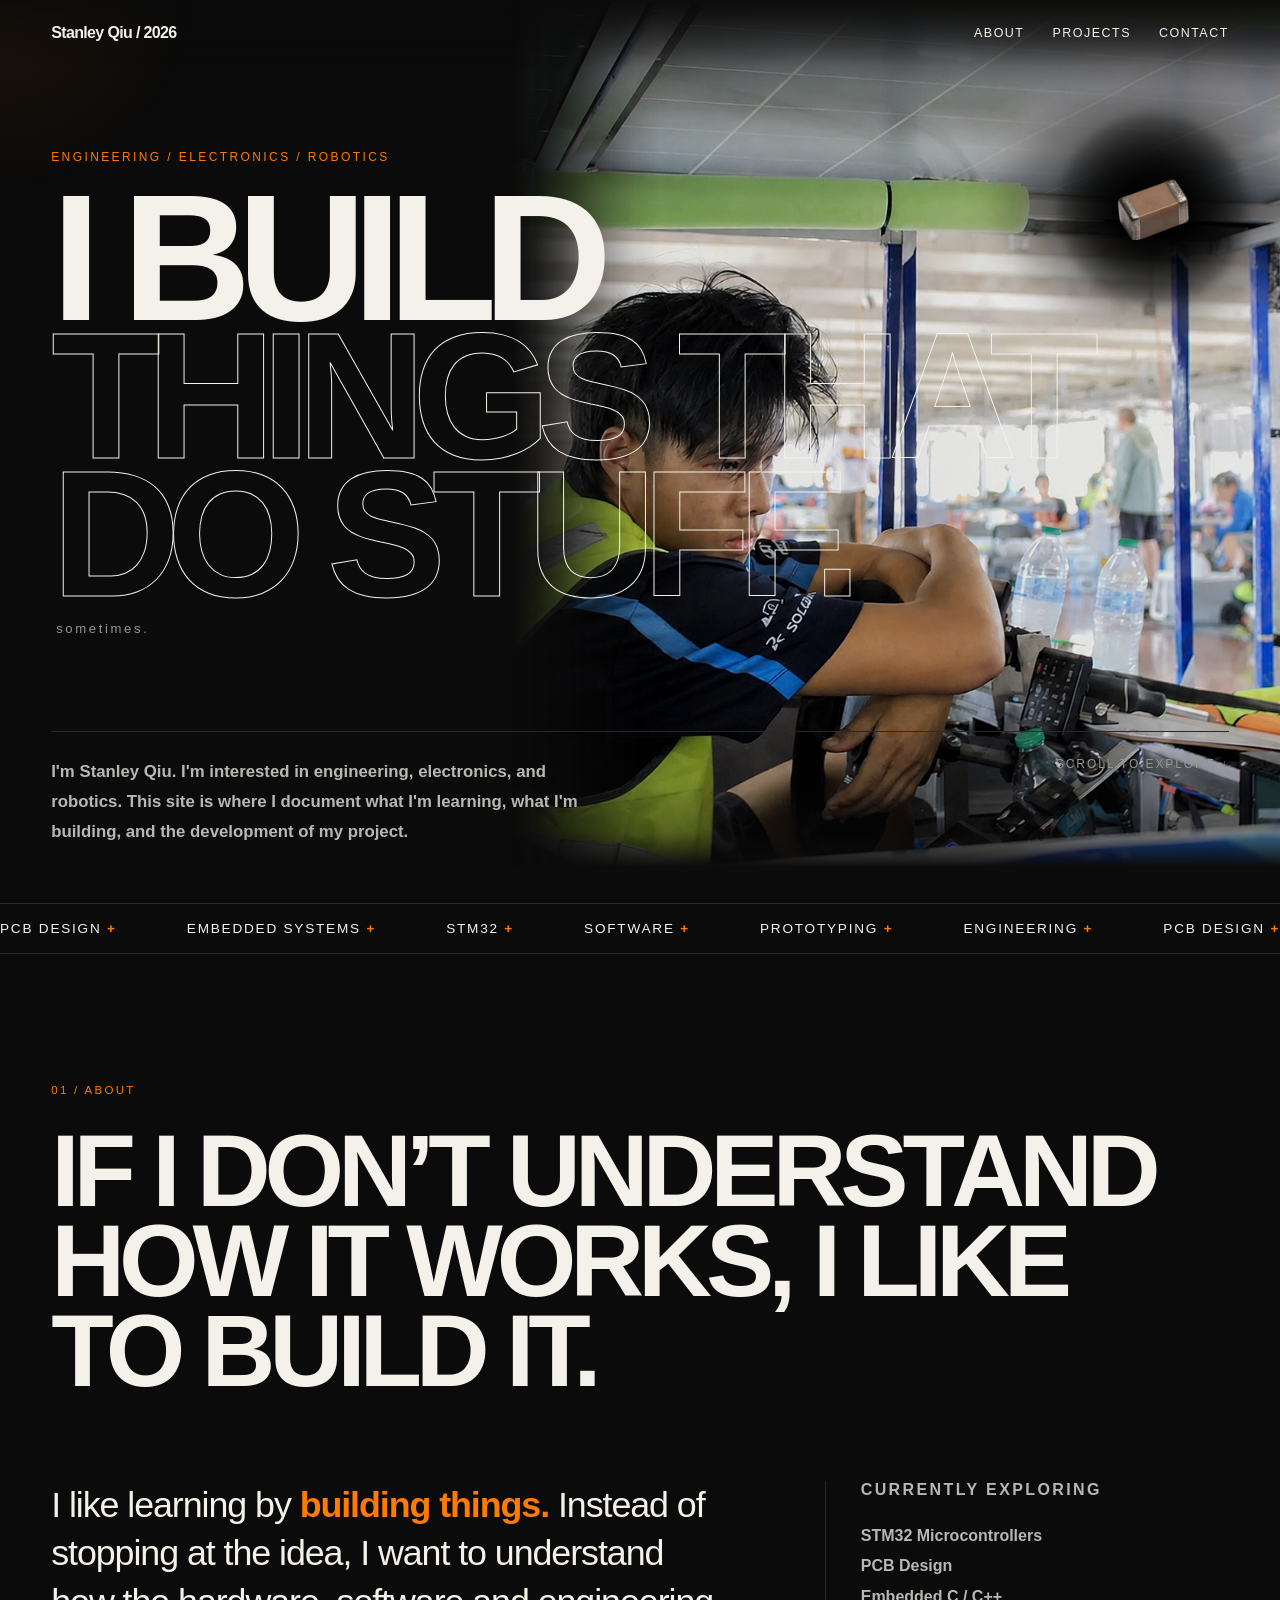
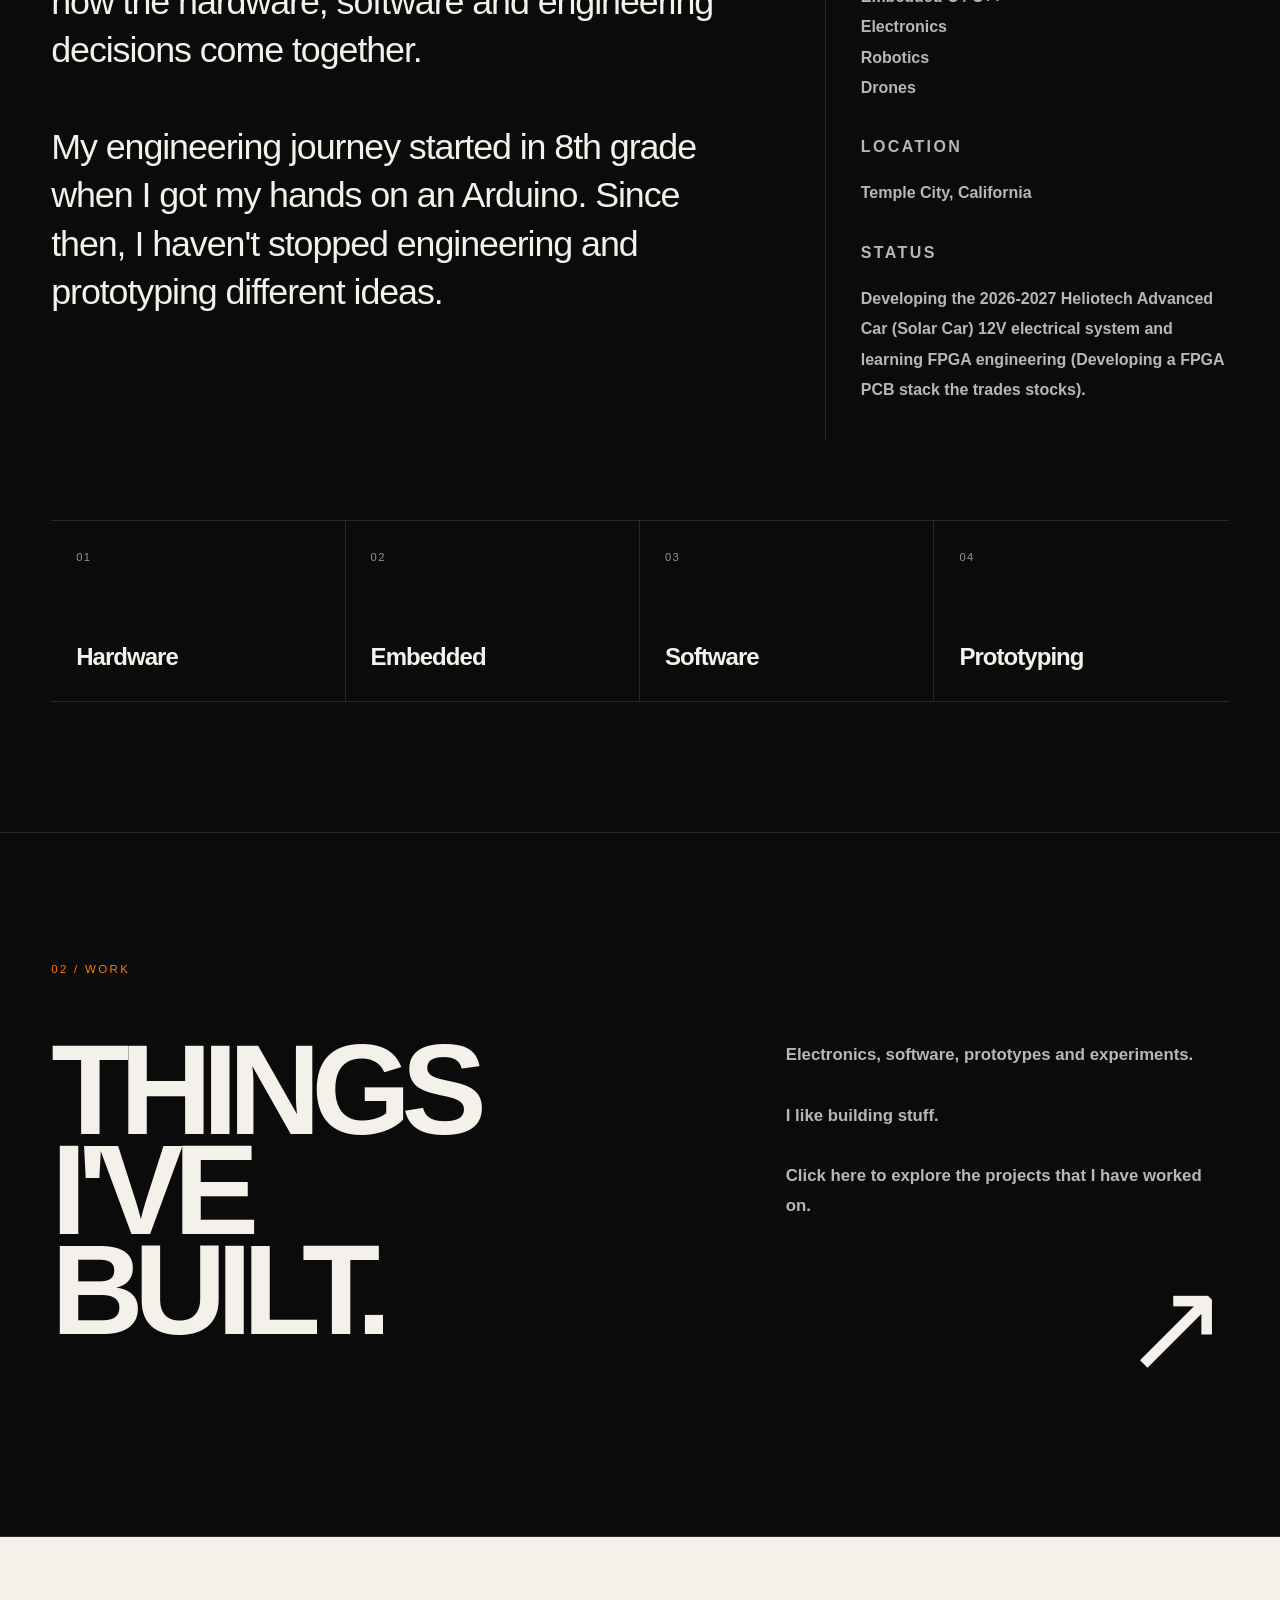
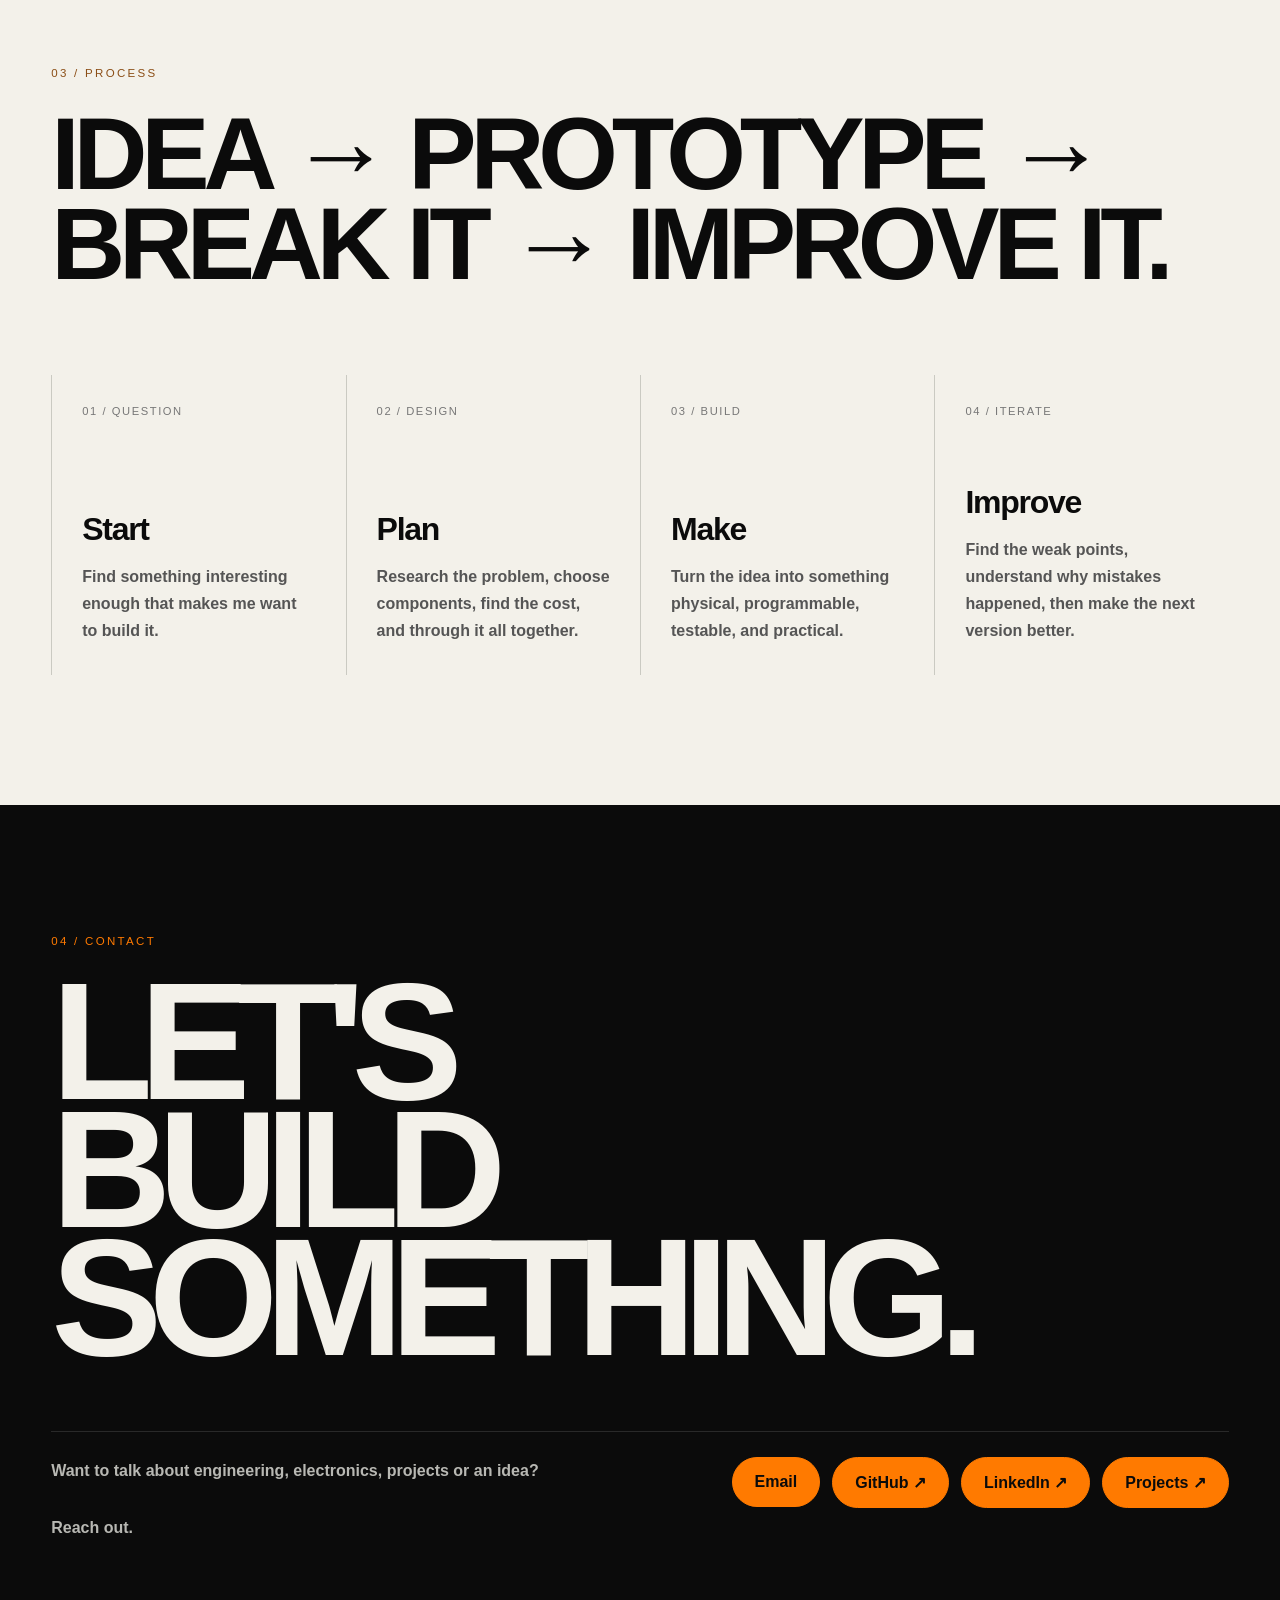
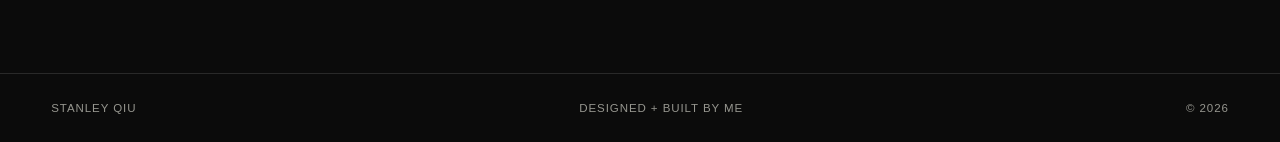
==== commit dbdc68f1: "Update index.html" ====
--- a/index.html
+++ b/index.html
@@ -1755,7 +1755,7 @@
 
             <p>
 
-                Developing the 2026-2027 Heliotech Advanced Car (Solar Car) 12V electrical system
+                Developing the 2026-2027 Heliotech Advanced Car (Solar Car) 12V electrical system and learning FPGA engineering (Developing a FPGA PCB stack the trades stocks).
 
             </p>
 
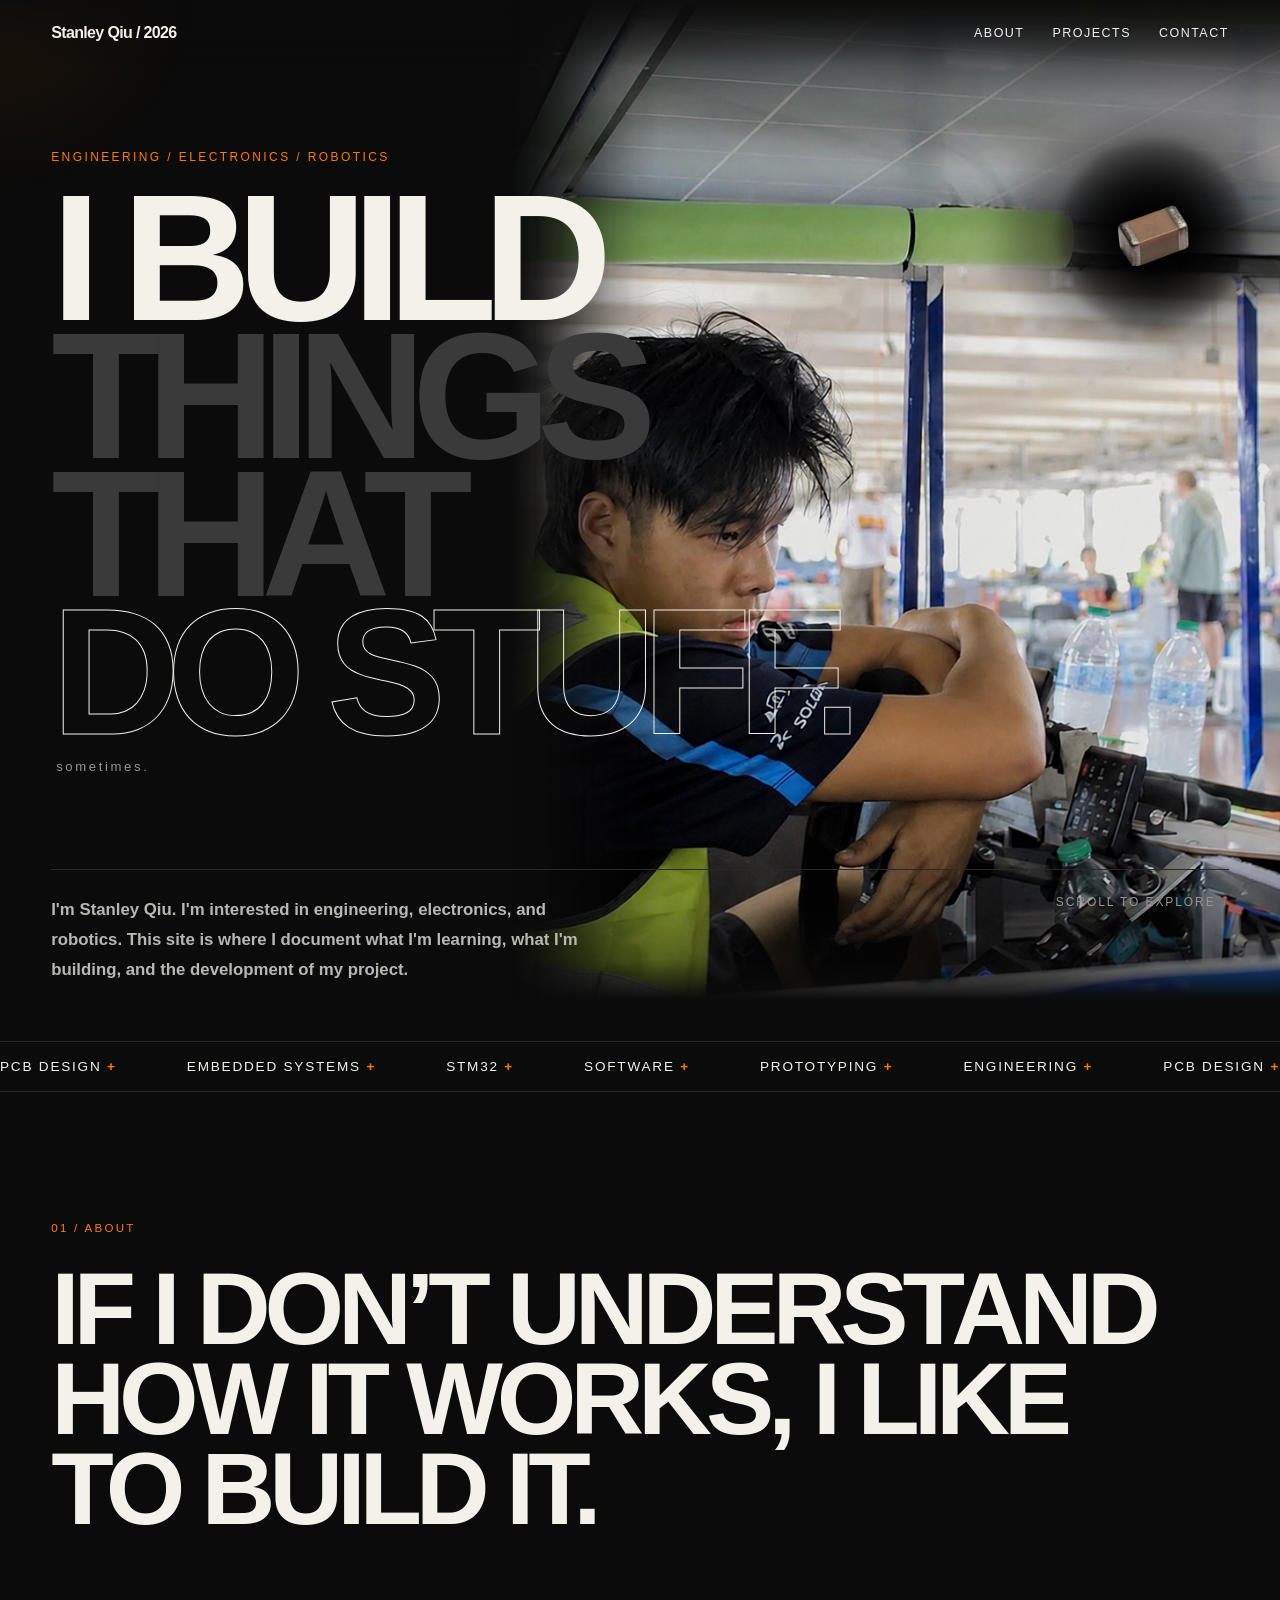
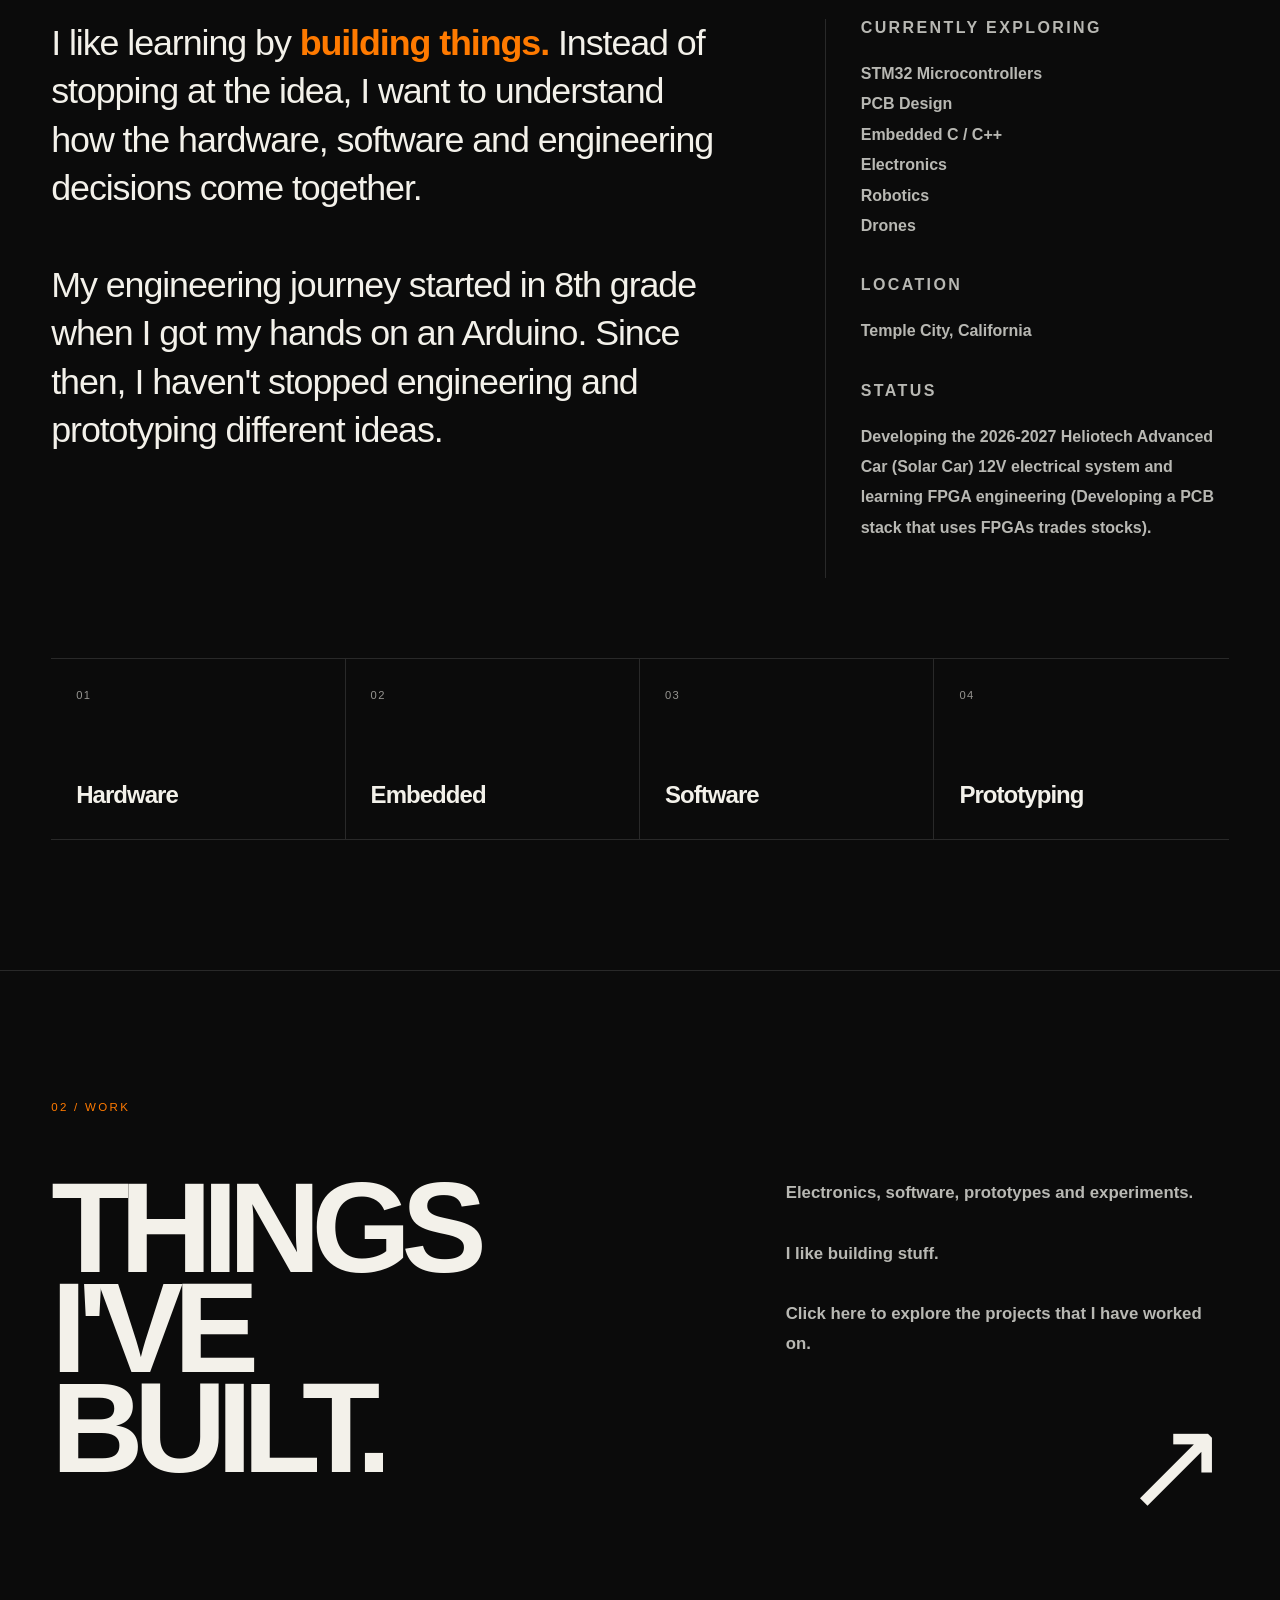
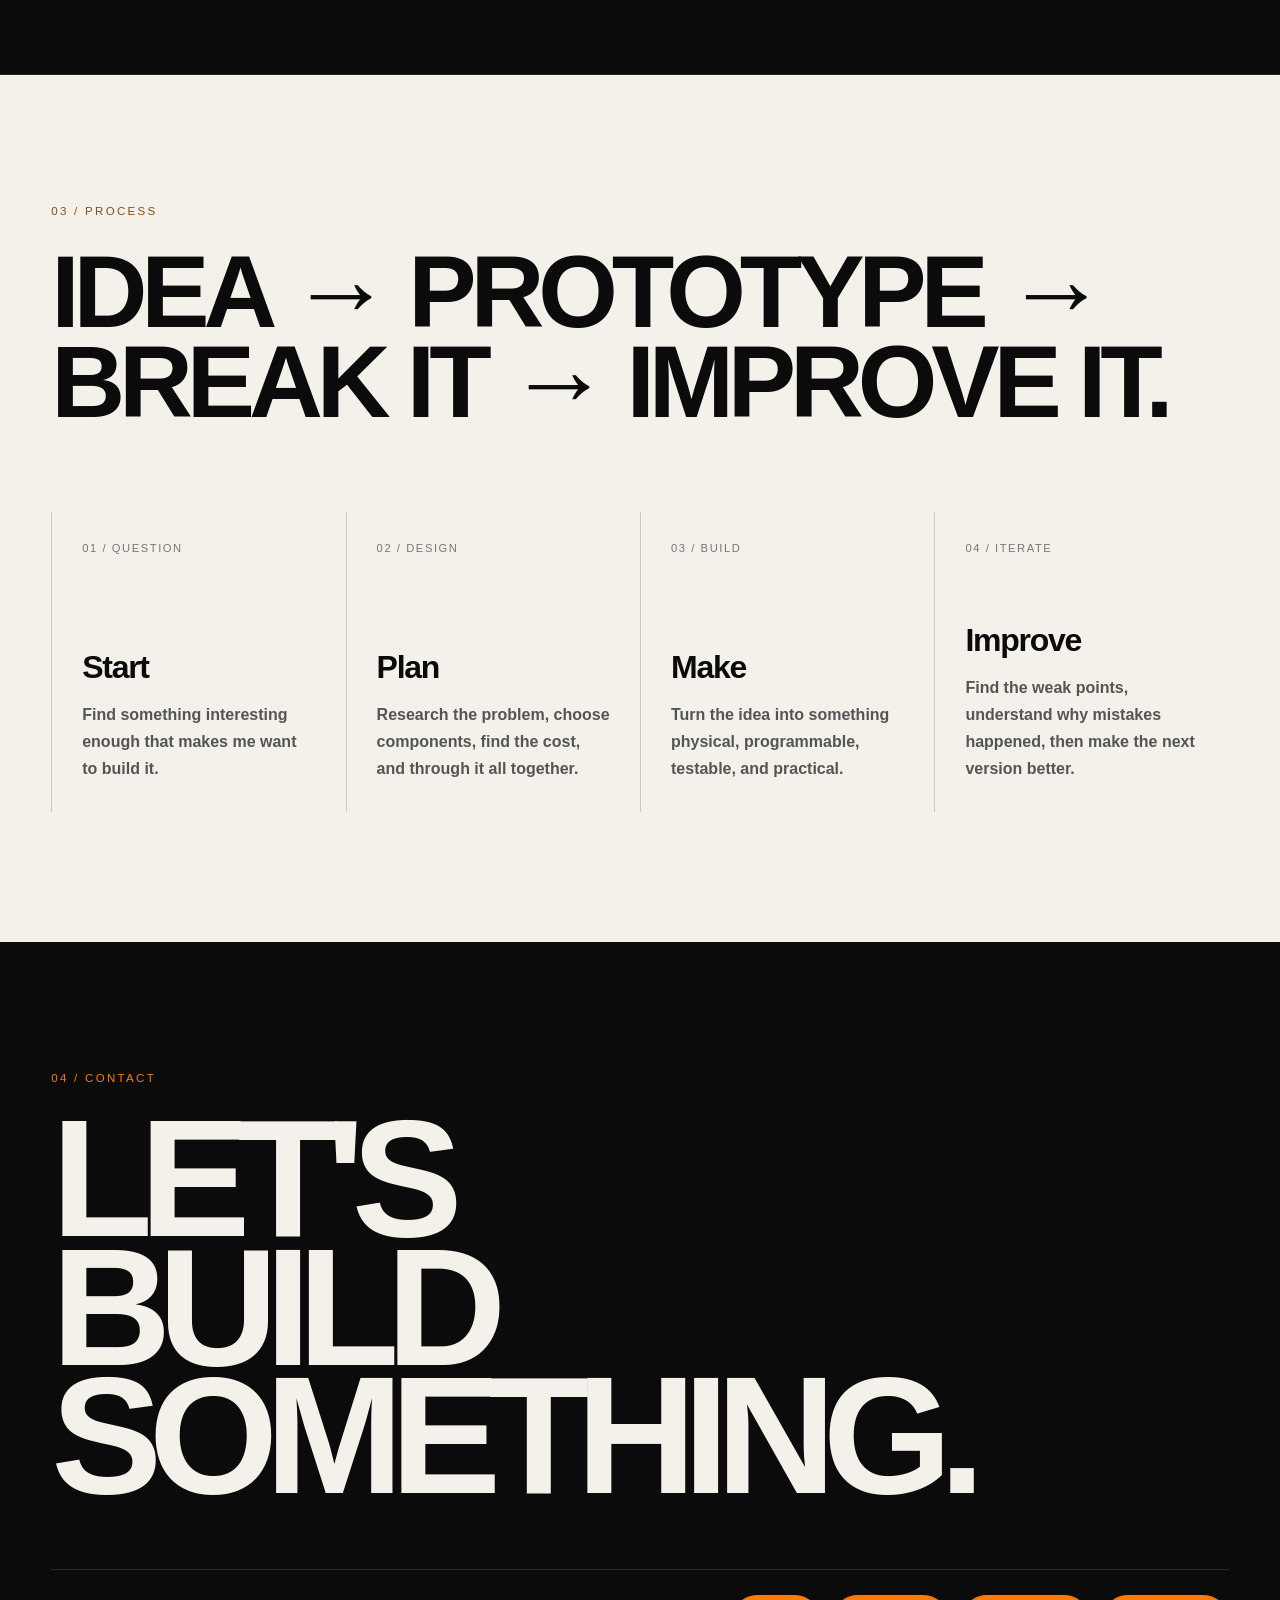
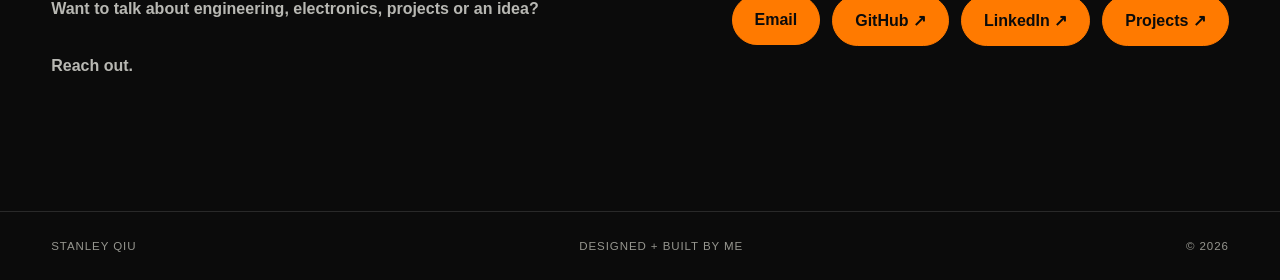
==== commit b19f7f95: "Changed the title and updated the "currently working on"" ====
--- a/index.html
+++ b/index.html
@@ -1,3 +1,4 @@
+
 <!DOCTYPE html>
 <html lang="en">
 
@@ -5,27 +6,19 @@
 
 <meta charset="UTF-8">
 
-<meta
-    name="viewport"
-    content="width=device-width, initial-scale=1.0"
->
-
-<title>Stanley Qiu - Engineering Portfolio</title>
-
-<link
-    rel="icon"
-    type="image/png"
-    href="images/Q logo.png"
->
-
-<link
-    rel="shortcut icon"
-    href="images/Q logo.png"
->
-
+<meta name="google-site-verification" content="MpGPq9zQdGLKVC3GUyQ-u9DPw22hzLqna6W6MSzBSJM">
+
+<meta name="description" content="Explore Stanley Qiu's engineering portfolio featuring STM32 microcontrollers, PCB design, embedded systems, robotics, solar car electronics, and software projects.">
+
+<meta name="viewport" content="width=device-width, initial-scale=1.0">
+
+<title>Stanley Qiu | Electrical Engineering, PCB Design & Robotics</title>
+
+<link rel="icon" type="image/png" href="images/Q logo.png">
+<link rel="shortcut icon" href="images/Q logo.png">
+<link rel="canonical" href="https://stanleyqiu1.github.io/">
 
 <style>
-
 
 /* ==================================
    COLORS
@@ -40,7 +33,6 @@
     --panel: #111111;
 }
 
-
 /* ==================================
    RESET
 ================================== */
@@ -51,49 +43,35 @@
     box-sizing: border-box;
 }
 
-
 html {
     scroll-behavior: smooth;
 }
-
 
 body {
     background: var(--bg);
     color: var(--text);
-
-    font-family:
-        Arial,
-        Helvetica,
-        sans-serif;
-
+    font-family: Arial, Helvetica, sans-serif;
     overflow-x: hidden;
 }
-
 
 a {
     color: inherit;
     text-decoration: none;
 }
 
-
 /* ==================================
    SCROLL PROGRESS
 ================================== */
 
 #progress {
     position: fixed;
-
     top: 0;
     left: 0;
-
     width: 0;
     height: 3px;
-
     background: var(--accent);
-
     z-index: 9999;
 }
-
 
 /* ==================================
    CURSOR GLOW
@@ -101,27 +79,20 @@
 
 .cursor-glow {
     position: fixed;
-
     width: 420px;
     height: 420px;
-
     border-radius: 50%;
-
     pointer-events: none;
 
-    background:
-        radial-gradient(
-            circle,
-            rgba(255, 122, 0, .08),
-            transparent 65%
-        );
-
-    transform:
-        translate(-50%, -50%);
-
+    background: radial-gradient(
+        circle,
+        rgba(255, 122, 0, .08),
+        transparent 65%
+    );
+
+    transform: translate(-50%, -50%);
     z-index: 0;
 }
-
 
 /* ==================================
    NAVIGATION
@@ -129,76 +100,55 @@
 
 nav {
     position: fixed;
-
     top: 0;
     left: 0;
-
     width: 100%;
 
     display: flex;
     align-items: center;
     justify-content: space-between;
 
-    padding:
-        24px
-        4vw;
-
+    padding: 24px 4vw;
     z-index: 1000;
 
-    background:
-        linear-gradient(
-            to bottom,
-            rgba(11,11,11,.82),
-            transparent
-        );
-}
-
+    background: linear-gradient(
+        to bottom,
+        rgba(11,11,11,.82),
+        transparent
+    );
+}
 
 .logo {
     font-weight: 900;
     letter-spacing: -.04em;
 }
 
-
 .nav-links {
     display: flex;
-
     gap: 28px;
-
     font-size: .78rem;
-
     text-transform: uppercase;
     letter-spacing: .12em;
 }
 
-
 .nav-links a {
     position: relative;
 }
 
-
 .nav-links a::after {
     content: "";
-
     position: absolute;
-
     left: 0;
     bottom: -6px;
-
     width: 0;
     height: 1px;
-
     background: var(--accent);
-
-    transition:
-        width .3s ease;
-}
-
+    transition: width .3s ease;
+}
 
 .nav-links a:hover::after {
     width: 100%;
 }
-
 
 /* ==================================
    HERO
@@ -211,18 +161,12 @@
     flex-direction: column;
     justify-content: flex-end;
 
-    padding:
-        150px
-        4vw
-        55px;
+    padding: 150px 4vw 55px;
 
     position: relative;
-
     overflow: hidden;
-
     isolation: isolate;
 }
-
 
 /* ==================================
    KEEP HERO TEXT ABOVE PHOTO
@@ -233,53 +177,33 @@
 .hero-subtext,
 .hero-bottom {
     position: relative;
-
     z-index: 3;
 }
-
 
 .hero-label {
     color: var(--accent);
-
     font-size: .75rem;
-
     text-transform: uppercase;
     letter-spacing: .2em;
-
     margin-bottom: 25px;
 }
 
-
 .hero h1 {
-    font-size:
-        clamp(
-            4.8rem,
-            14vw,
-            13rem
-        );
-
+    font-size: clamp(4.8rem, 14vw, 13rem);
     line-height: .77;
-
     letter-spacing: -.08em;
-
     font-weight: 900;
-
     max-width: 1450px;
 }
 
-
-/* ==================================
-   THINGS THAT OUTLINE
+/* ==================================
+   THINGS / THAT SOLID DARK FILL
 ================================== */
 
 .hero-outline {
-    color: transparent;
-
-    -webkit-text-stroke:
-        1px
-        var(--text);
-}
-
+    color: #3a3a3a;
+    -webkit-text-stroke: 0;
+}
 
 /* ==================================
    DO STUFF OUTLINE + ORANGE HOVER
@@ -290,9 +214,7 @@
 
     color: transparent;
 
-    -webkit-text-stroke:
-        1px
-        var(--text);
+    -webkit-text-stroke: 1px var(--text);
 
     transition:
         color .3s ease,
@@ -300,15 +222,10 @@
         transform .3s ease;
 }
 
-
 .hero-do-stuff:hover {
     color: var(--accent);
-
-    -webkit-text-stroke:
-        1px
-        var(--accent);
-}
-
+    -webkit-text-stroke: 1px var(--accent);
+}
 
 .hero-subtext {
     margin-top: 18px;
@@ -325,59 +242,39 @@
     opacity: .75;
 }
 
-
 /* ==================================
    HERO BOTTOM
 ================================== */
 
 .hero-bottom {
     display: grid;
-
-    grid-template-columns:
-        1fr
-        1fr;
+    grid-template-columns: 1fr 1fr;
 
     gap: 50px;
-
     margin-top: 95px;
-
     padding-top: 25px;
 
-    border-top:
-        1px solid
-        var(--line);
-}
-
+    border-top: 1px solid var(--line);
+}
 
 .hero-bottom p {
     max-width: 580px;
-
     color: #b8b8b3;
-
     font-size: 1.05rem;
-
     line-height: 1.8;
-
     font-weight: 600;
 }
-
 
 .hero-scroll {
     text-align: right;
-
     color: var(--muted);
-
     font-size: .75rem;
-
     text-transform: uppercase;
     letter-spacing: .16em;
 }
 
-
 /* ==================================
    PERSONAL SOLAR CAR IMAGE
-
-   EXTENDS ALMOST TO BOTTOM
 ================================== */
 
 .hero-portrait {
@@ -392,38 +289,32 @@
     z-index: 1;
 
     pointer-events: none;
-
     overflow: hidden;
 
-    -webkit-mask-image:
-        linear-gradient(
-            to right,
-
-            transparent 0%,
-            rgba(0,0,0,.10) 3%,
-            rgba(0,0,0,.28) 6%,
-            rgba(0,0,0,.50) 9%,
-            rgba(0,0,0,.72) 12%,
-            rgba(0,0,0,.90) 15%,
-            black 18%,
-            black 100%
-        );
-
-    mask-image:
-        linear-gradient(
-            to right,
-
-            transparent 0%,
-            rgba(0,0,0,.10) 3%,
-            rgba(0,0,0,.28) 6%,
-            rgba(0,0,0,.50) 9%,
-            rgba(0,0,0,.72) 12%,
-            rgba(0,0,0,.90) 15%,
-            black 18%,
-            black 100%
-        );
-}
-
+    -webkit-mask-image: linear-gradient(
+        to right,
+        transparent 0%,
+        rgba(0,0,0,.10) 3%,
+        rgba(0,0,0,.28) 6%,
+        rgba(0,0,0,.50) 9%,
+        rgba(0,0,0,.72) 12%,
+        rgba(0,0,0,.90) 15%,
+        black 18%,
+        black 100%
+    );
+
+    mask-image: linear-gradient(
+        to right,
+        transparent 0%,
+        rgba(0,0,0,.10) 3%,
+        rgba(0,0,0,.28) 6%,
+        rgba(0,0,0,.50) 9%,
+        rgba(0,0,0,.72) 12%,
+        rgba(0,0,0,.90) 15%,
+        black 18%,
+        black 100%
+    );
+}
 
 .hero-portrait img {
     width: 100%;
@@ -432,9 +323,7 @@
     display: block;
 
     object-fit: cover;
-
-    object-position:
-        28% center;
+    object-position: 28% center;
 
     filter:
         brightness(.90)
@@ -442,7 +331,6 @@
         saturate(.95);
 }
 
-
 /* ==================================
    PHOTO DARK BLENDING
 ================================== */
@@ -451,31 +339,24 @@
     content: "";
 
     position: absolute;
-
     inset: 0;
 
     pointer-events: none;
 
-    background:
-
-        linear-gradient(
-            to bottom,
-
-            rgba(11,11,11,.92) 0%,
-            rgba(11,11,11,.62) 5%,
-            rgba(11,11,11,.25) 10%,
-            rgba(11,11,11,.05) 17%,
-
-            transparent 24%,
-            transparent 78%,
-
-            rgba(11,11,11,.05) 84%,
-            rgba(11,11,11,.18) 90%,
-            rgba(11,11,11,.42) 96%,
-            var(--bg) 100%
-        );
-}
-
+    background: linear-gradient(
+        to bottom,
+        rgba(11,11,11,.92) 0%,
+        rgba(11,11,11,.62) 5%,
+        rgba(11,11,11,.25) 10%,
+        rgba(11,11,11,.05) 17%,
+        transparent 24%,
+        transparent 78%,
+        rgba(11,11,11,.05) 84%,
+        rgba(11,11,11,.18) 90%,
+        rgba(11,11,11,.42) 96%,
+        var(--bg) 100%
+    );
+}
 
 /* ==================================
    SPINNING DECAP IMAGE
@@ -497,10 +378,8 @@
     pointer-events: none;
 
     z-index: 5;
-
     isolation: isolate;
 }
-
 
 /* ==================================
    SMALLER CENTERED BLACK BUBBLE
@@ -517,28 +396,23 @@
     width: 190px;
     height: 190px;
 
-    transform:
-        translate(-50%, -50%);
-
+    transform: translate(-50%, -50%);
     border-radius: 50%;
 
-    background:
-        radial-gradient(
-            circle,
-            rgba(0,0,0,.96) 0%,
-            rgba(0,0,0,.88) 28%,
-            rgba(0,0,0,.58) 50%,
-            rgba(0,0,0,.24) 68%,
-            rgba(0,0,0,.06) 80%,
-            transparent 88%
-        );
-
-    filter:
-        blur(5px);
+    background: radial-gradient(
+        circle,
+        rgba(0,0,0,.96) 0%,
+        rgba(0,0,0,.88) 28%,
+        rgba(0,0,0,.58) 50%,
+        rgba(0,0,0,.24) 68%,
+        rgba(0,0,0,.06) 80%,
+        transparent 88%
+    );
+
+    filter: blur(5px);
 
     z-index: -1;
 }
-
 
 /* ==================================
    BUBBLE FADE INTO PHOTO
@@ -555,68 +429,51 @@
     width: 320px;
     height: 230px;
 
-    transform:
-        translate(-50%, -50%);
+    transform: translate(-50%, -50%);
 
     border-radius: 50%;
 
-    background:
-        radial-gradient(
-            ellipse at center,
-            rgba(0,0,0,.90) 0%,
-            rgba(0,0,0,.70) 26%,
-            rgba(0,0,0,.42) 48%,
-            rgba(0,0,0,.18) 67%,
-            rgba(0,0,0,.06) 78%,
-            transparent 88%
-        );
-
-    filter:
-        blur(14px);
+    background: radial-gradient(
+        ellipse at center,
+        rgba(0,0,0,.90) 0%,
+        rgba(0,0,0,.70) 26%,
+        rgba(0,0,0,.42) 48%,
+        rgba(0,0,0,.18) 67%,
+        rgba(0,0,0,.06) 78%,
+        transparent 88%
+    );
+
+    filter: blur(14px);
 
     z-index: -2;
 }
-
 
 .cross img {
     width: 100%;
     height: 100%;
 
     display: block;
-
     object-fit: contain;
 
     position: relative;
-
     z-index: 2;
 
     opacity: .88;
 
-    transform-origin:
-        center center;
-
-    animation:
-        rotateCross
-        20s
-        linear
-        infinite;
-}
-
+    transform-origin: center center;
+
+    animation: rotateCross 20s linear infinite;
+}
 
 @keyframes rotateCross {
-
     from {
-        transform:
-            rotate(0);
+        transform: rotate(0);
     }
 
     to {
-        transform:
-            rotate(360deg);
-    }
-
-}
-
+        transform: rotate(360deg);
+    }
+}
 
 /* ==================================
    MARQUEE
@@ -625,31 +482,17 @@
 .marquee {
     overflow: hidden;
 
-    border-top:
-        1px solid
-        var(--line);
-
-    border-bottom:
-        1px solid
-        var(--line);
-
-    padding:
-        17px 0;
-}
-
+    border-top: 1px solid var(--line);
+    border-bottom: 1px solid var(--line);
+
+    padding: 17px 0;
+}
 
 .marquee-track {
     display: flex;
-
     width: max-content;
-
-    animation:
-        marquee
-        26s
-        linear
-        infinite;
-}
-
+    animation: marquee 26s linear infinite;
+}
 
 .marquee span {
     margin-right: 70px;
@@ -657,46 +500,34 @@
     white-space: nowrap;
 
     font-size: .85rem;
-
     text-transform: uppercase;
     letter-spacing: .13em;
 }
 
-
 .marquee b {
     color: var(--accent);
 }
 
-
 @keyframes marquee {
-
     from {
-        transform:
-            translateX(0);
+        transform: translateX(0);
     }
 
     to {
-        transform:
-            translateX(-50%);
-    }
-
-}
-
+        transform: translateX(-50%);
+    }
+}
 
 /* ==================================
    GENERAL
 ================================== */
 
 section {
-    padding:
-        130px
-        4vw;
-}
-
+    padding: 130px 4vw;
+}
 
 .eyebrow {
     color: var(--accent);
-
     font-size: .72rem;
 
     text-transform: uppercase;
@@ -705,22 +536,12 @@
     margin-bottom: 30px;
 }
 
-
 .big-heading {
-    font-size:
-        clamp(
-            3rem,
-            8vw,
-            7rem
-        );
-
+    font-size: clamp(3rem, 8vw, 7rem);
     line-height: .88;
-
     letter-spacing: -.06em;
-
     max-width: 1150px;
 }
-
 
 /* ==================================
    ABOUT
@@ -728,70 +549,44 @@
 
 .about-grid {
     display: grid;
-
-    grid-template-columns:
-        1.25fr
-        .75fr;
-
+    grid-template-columns: 1.25fr .75fr;
     gap: 100px;
-
     margin-top: 85px;
 }
 
-
 .about-main {
-    font-size:
-        clamp(
-            1.5rem,
-            2.8vw,
-            2.6rem
-        );
-
+    font-size: clamp(1.5rem, 2.8vw, 2.6rem);
     line-height: 1.35;
-
     letter-spacing: -.03em;
 }
-
 
 .about-main strong {
     color: var(--accent);
 }
 
-
 .about-side {
-    border-left:
-        1px solid
-        var(--line);
-
+    border-left: 1px solid var(--line);
     padding-left: 35px;
 }
-
 
 .about-side-title {
     color: #b8b8b3;
 
     font-size: 1rem;
-
     font-weight: 800;
 
     text-transform: uppercase;
-
     letter-spacing: .15em;
 
     margin-bottom: 22px;
 }
-
 
 .about-side p {
     color: #b8b8b3;
-
     line-height: 1.9;
-
     margin-bottom: 35px;
-
     font-weight: 600;
 }
-
 
 /* ==================================
    SKILLS
@@ -799,26 +594,16 @@
 
 .skills {
     display: grid;
-
-    grid-template-columns:
-        repeat(4, 1fr);
+    grid-template-columns: repeat(4, 1fr);
 
     margin-top: 80px;
 
-    border-top:
-        1px solid
-        var(--line);
-
-    border-bottom:
-        1px solid
-        var(--line);
-}
-
+    border-top: 1px solid var(--line);
+    border-bottom: 1px solid var(--line);
+}
 
 .skill {
-    padding:
-        30px
-        25px;
+    padding: 30px 25px;
 
     min-height: 180px;
 
@@ -826,9 +611,7 @@
     flex-direction: column;
     justify-content: space-between;
 
-    border-right:
-        1px solid
-        var(--line);
+    border-right: 1px solid var(--line);
 
     transition:
         background .3s ease,
@@ -836,65 +619,42 @@
         transform .3s ease;
 }
 
-
 .skill:last-child {
     border-right: 0;
 }
 
-
 .skill:hover {
     background: var(--accent);
-
     color: #080808;
-
-    transform:
-        translateY(-6px);
-}
-
+    transform: translateY(-6px);
+}
 
 .skill-number {
     font-size: .7rem;
-
     opacity: .6;
-
     letter-spacing: .12em;
 }
-
 
 .skill h3 {
     font-size: 1.5rem;
-
     letter-spacing: -.04em;
 }
 
-
 /* ==================================
    PROJECTS ENTRY
 ================================== */
 
 .projects-entry {
-    border-top:
-        1px solid
-        var(--line);
-
-    border-bottom:
-        1px solid
-        var(--line);
-}
-
+    border-top: 1px solid var(--line);
+    border-bottom: 1px solid var(--line);
+}
 
 .projects-entry-link {
     display: grid;
-
-    grid-template-columns:
-        1.2fr
-        .8fr;
+    grid-template-columns: 1.2fr .8fr;
 
     gap: 70px;
-
-    padding:
-        35px
-        0;
+    padding: 35px 0;
 
     transition:
         padding .4s ease,
@@ -902,69 +662,41 @@
         color .4s ease;
 }
 
-
 .projects-entry-link:hover {
-    background:
-        var(--accent);
-
-    color:
-        #080808;
-
-    padding-left:
-        35px;
-
-    padding-right:
-        35px;
-}
-
+    background: var(--accent);
+    color: #080808;
+    padding-left: 35px;
+    padding-right: 35px;
+}
 
 .projects-entry-title {
-    font-size:
-        clamp(
-            4rem,
-            10vw,
-            9rem
-        );
-
+    font-size: clamp(4rem, 10vw, 9rem);
     line-height: .78;
-
     letter-spacing: -.075em;
 }
-
 
 .projects-entry-right {
     min-height: 320px;
 
     display: flex;
-
     flex-direction: column;
-
     justify-content: space-between;
-
     align-items: stretch;
 
     gap: 40px;
 }
-
 
 .projects-entry-right p {
     color: #b8b8b3;
-
     max-width: 500px;
-
     font-size: 1.05rem;
-
     line-height: 1.8;
-
     font-weight: 600;
 }
 
-
-.projects-entry-link:hover
-.projects-entry-right p {
+.projects-entry-link:hover .projects-entry-right p {
     color: #2c2c2c;
 }
-
 
 /* ==================================
    BIG PROJECT ARROW
@@ -972,34 +704,20 @@
 
 .huge-arrow {
     align-self: flex-end;
-
     flex-shrink: 0;
 
-    font-size:
-        clamp(
-            5rem,
-            10vw,
-            9rem
-        );
-
+    font-size: clamp(5rem, 10vw, 9rem);
     line-height: .7;
 
     margin-top: auto;
-
     padding-top: 20px;
 
-    transition:
-        transform .4s ease;
-}
-
-
-.projects-entry-link:hover
-.huge-arrow {
-    transform:
-        rotate(45deg)
-        translateY(-10px);
-}
-
+    transition: transform .4s ease;
+}
+
+.projects-entry-link:hover .huge-arrow {
+    transform: rotate(45deg) translateY(-10px);
+}
 
 /* ==================================
    PROCESS
@@ -1007,69 +725,47 @@
 
 .process {
     background: var(--text);
-
     color: var(--bg);
 }
-
 
 .process .eyebrow {
     color: #8b4e16;
 }
 
-
 .steps {
     display: grid;
-
-    grid-template-columns:
-        repeat(4, 1fr);
-
+    grid-template-columns: repeat(4, 1fr);
     margin-top: 85px;
 }
-
 
 .step {
     min-height: 300px;
-
     padding: 30px;
 
     display: flex;
-
     flex-direction: column;
-
     justify-content: space-between;
 
-    border-left:
-        1px solid
-        #cacac2;
-}
-
+    border-left: 1px solid #cacac2;
+}
 
 .step-number {
     color: #777;
-
     font-size: .7rem;
-
     letter-spacing: .14em;
 }
-
 
 .step h3 {
     font-size: 2rem;
-
     letter-spacing: -.04em;
-
     margin-bottom: 15px;
 }
-
 
 .step p {
     color: #555;
-
     line-height: 1.7;
-
     font-weight: 600;
 }
-
 
 /* ==================================
    CONTACT
@@ -1079,109 +775,62 @@
     min-height: 85vh;
 
     display: flex;
-
     flex-direction: column;
-
     justify-content: space-between;
 }
 
-
 .contact-title {
-    font-size:
-        clamp(
-            4.5rem,
-            13vw,
-            12rem
-        );
-
+    font-size: clamp(4.5rem, 13vw, 12rem);
     line-height: .77;
-
     letter-spacing: -.08em;
 }
-
 
 .contact-bottom {
     display: grid;
-
-    grid-template-columns:
-        1fr
-        1fr;
+    grid-template-columns: 1fr 1fr;
 
     gap: 50px;
-
     margin-top: 70px;
-
     padding-top: 25px;
 
-    border-top:
-        1px solid
-        var(--line);
-}
-
+    border-top: 1px solid var(--line);
+}
 
 .contact-bottom p {
     max-width: 500px;
-
     color: #b8b8b3;
-
     line-height: 1.8;
-
     font-weight: 600;
 }
-
 
 .contact-links {
     display: flex;
-
     justify-content: flex-end;
-
     align-items: flex-start;
-
     flex-wrap: wrap;
-
     gap: 12px;
 }
 
-
 .contact-button {
-    padding:
-        15px
-        22px;
-
-    border:
-        1px solid
-        var(--accent);
-
-    border-radius:
-        100px;
-
-    background:
-        var(--accent);
-
-    color:
-        #0b0b0b;
+    padding: 15px 22px;
+
+    border: 1px solid var(--accent);
+    border-radius: 100px;
+
+    background: var(--accent);
+    color: #0b0b0b;
 
     font-weight: 600;
-
-    transition:
-        .25s ease;
-}
-
+    transition: .25s ease;
+}
 
 .contact-button:hover {
-    background:
-        var(--accent);
-
-    border-color:
-        var(--accent);
-
-    color:
-        #0b0b0b;
-
-    transform:
-        translateY(-4px);
-}
-
+    background: var(--accent);
+    border-color: var(--accent);
+    color: #0b0b0b;
+
+    transform: translateY(-4px);
+}
 
 /* ==================================
    FOOTER
@@ -1189,26 +838,16 @@
 
 footer {
     display: flex;
-
     justify-content: space-between;
 
-    padding:
-        28px
-        4vw;
-
-    border-top:
-        1px solid
-        var(--line);
+    padding: 28px 4vw;
+    border-top: 1px solid var(--line);
 
     color: var(--muted);
-
     font-size: .72rem;
-
     text-transform: uppercase;
-
     letter-spacing: .08em;
 }
-
 
 /* ==================================
    SCROLL REVEAL
@@ -1217,27 +856,17 @@
 .reveal {
     opacity: 0;
 
-    transform:
-        translateY(60px);
+    transform: translateY(60px);
 
     transition:
-        opacity
-        .9s
-        cubic-bezier(.2,.7,.2,1),
-
-        transform
-        .9s
-        cubic-bezier(.2,.7,.2,1);
-}
-
+        opacity .9s cubic-bezier(.2,.7,.2,1),
+        transform .9s cubic-bezier(.2,.7,.2,1);
+}
 
 .reveal.visible {
     opacity: 1;
-
-    transform:
-        translateY(0);
-}
-
+    transform: translateY(0);
+}
 
 /* ==================================
    TABLET
@@ -1248,21 +877,17 @@
     .nav-links {
         gap: 15px;
     }
-
 
     .hero-bottom,
     .about-grid,
     .projects-entry-link,
     .contact-bottom {
-        grid-template-columns:
-            1fr;
-    }
-
+        grid-template-columns: 1fr;
+    }
 
     .hero-scroll {
         text-align: left;
     }
-
 
     .hero-portrait {
         left: 28%;
@@ -1274,63 +899,45 @@
         opacity: .50;
     }
 
-
     .hero-bottom {
         margin-top: 80px;
     }
 
-
     .cross {
         right: 8vw;
-
         top: 15%;
     }
-
 
     .about-side {
         border-left: 0;
-
-        border-top:
-            1px solid
-            var(--line);
+        border-top: 1px solid var(--line);
 
         padding-left: 0;
-
         padding-top: 30px;
     }
-
 
     .skills,
     .steps {
-        grid-template-columns:
-            1fr
-            1fr;
-    }
-
+        grid-template-columns: 1fr 1fr;
+    }
 
     .skill:nth-child(2) {
         border-right: 0;
     }
 
-
     .projects-entry-right {
         min-height: 230px;
-
         gap: 30px;
     }
-
 
     .huge-arrow {
         align-self: flex-end;
     }
 
-
     .contact-links {
         justify-content: flex-start;
     }
-
-}
-
+}
 
 /* ==================================
    MOBILE
@@ -1339,23 +946,16 @@
 @media(max-width: 550px) {
 
     section {
-        padding:
-            90px
-            5vw;
-    }
-
+        padding: 90px 5vw;
+    }
 
     nav {
-        padding:
-            20px
-            5vw;
-    }
-
+        padding: 20px 5vw;
+    }
 
     .nav-links a:first-child {
         display: none;
     }
-
 
     .hero-portrait {
         left: 18%;
@@ -1367,86 +967,64 @@
         opacity: .28;
     }
 
-
     .hero-bottom {
         margin-top: 65px;
     }
-
 
     .cross {
         width: 60px;
         height: 60px;
 
         right: 7vw;
-
         top: 16%;
     }
-
 
     .cross::before {
         width: 145px;
         height: 145px;
     }
 
-
     .cross::after {
         width: 240px;
         height: 170px;
     }
 
-
     .skills,
     .steps {
-        grid-template-columns:
-            1fr;
-    }
-
+        grid-template-columns: 1fr;
+    }
 
     .skill {
         border-right: 0;
-
-        border-bottom:
-            1px solid
-            var(--line);
-    }
-
+        border-bottom: 1px solid var(--line);
+    }
 
     .projects-entry-right {
         min-height: 200px;
     }
 
-
     .projects-entry-right p {
         max-width: 100%;
     }
 
-
     .huge-arrow {
         font-size: 5rem;
     }
 
-
     footer {
         flex-direction: column;
-
         gap: 10px;
     }
-
-}
-
+}
 
 </style>
 
 </head>
 
-
 <body>
 
-
 <div id="progress"></div>
-
 <div class="cursor-glow"></div>
-
 
 <!-- ==================================
      NAVIGATION
@@ -1454,47 +1032,27 @@
 
 <nav>
 
-
-    <a
-        href="index.html"
-        class="logo"
-    >
-
+    <a href="index.html" class="logo">
         Stanley Qiu / 2026
-
     </a>
 
-
     <div class="nav-links">
 
-
-        <a href="#about">
-            About
-        </a>
-
-
-        <a href="projects.html">
-            Projects
-        </a>
-
-
-        <a href="#contact">
-            Contact
-        </a>
-
+        <a href="#about">About</a>
+
+        <a href="projects.html">Projects</a>
+
+        <a href="#contact">Contact</a>
 
     </div>
 
-
 </nav>
-
 
 <!-- ==================================
      HERO
 ================================== -->
 
 <header class="hero">
-
 
     <div class="hero-portrait">
 
@@ -1504,7 +1062,6 @@
         >
 
     </div>
-
 
     <div class="cross">
 
@@ -1516,7 +1073,6 @@
 
     </div>
 
-
     <div class="hero-label reveal">
 
         Engineering /
@@ -1525,33 +1081,25 @@
 
     </div>
 
-
     <h1 class="reveal">
 
         I BUILD<br>
 
-        <span class="hero-outline">
-            THINGS THAT
-        </span>
-
-        <br>
-
-        <span class="hero-do-stuff">
-            DO STUFF.
-        </span>
+        <span class="hero-outline">THINGS</span><br>
+
+        <span class="hero-outline">THAT</span><br>
+
+        <span class="hero-do-stuff">DO STUFF.</span>
 
     </h1>
 
-
     <p class="hero-subtext reveal">
 
         sometimes.
 
     </p>
 
-
     <div class="hero-bottom reveal">
-
 
         <p>
 
@@ -1566,19 +1114,15 @@
 
         </p>
 
-
         <div class="hero-scroll">
 
             Scroll to explore ↓
 
         </div>
 
-
     </div>
 
-
 </header>
-
 
 <!-- ==================================
      MOVING MARQUEE
@@ -1586,75 +1130,35 @@
 
 <div class="marquee">
 
-
     <div class="marquee-track">
 
-
-        <span>
-            PCB DESIGN <b>+</b>
-        </span>
-
-
-        <span>
-            EMBEDDED SYSTEMS <b>+</b>
-        </span>
-
-
-        <span>
-            STM32 <b>+</b>
-        </span>
-
-
-        <span>
-            SOFTWARE <b>+</b>
-        </span>
-
-
-        <span>
-            PROTOTYPING <b>+</b>
-        </span>
-
-
-        <span>
-            ENGINEERING <b>+</b>
-        </span>
-
-
-        <span>
-            PCB DESIGN <b>+</b>
-        </span>
-
-
-        <span>
-            EMBEDDED SYSTEMS <b>+</b>
-        </span>
-
-
-        <span>
-            STM32 <b>+</b>
-        </span>
-
-
-        <span>
-            SOFTWARE <b>+</b>
-        </span>
-
-
-        <span>
-            PROTOTYPING <b>+</b>
-        </span>
-
-
-        <span>
-            ENGINEERING <b>+</b>
-        </span>
-
+        <span>PCB DESIGN <b>+</b></span>
+
+        <span>EMBEDDED SYSTEMS <b>+</b></span>
+
+        <span>STM32 <b>+</b></span>
+
+        <span>SOFTWARE <b>+</b></span>
+
+        <span>PROTOTYPING <b>+</b></span>
+
+        <span>ENGINEERING <b>+</b></span>
+
+        <span>PCB DESIGN <b>+</b></span>
+
+        <span>EMBEDDED SYSTEMS <b>+</b></span>
+
+        <span>STM32 <b>+</b></span>
+
+        <span>SOFTWARE <b>+</b></span>
+
+        <span>PROTOTYPING <b>+</b></span>
+
+        <span>ENGINEERING <b>+</b></span>
 
     </div>
 
-
 </div>
-
 
 <!-- ==================================
      ABOUT
@@ -1662,13 +1166,11 @@
 
 <section id="about">
 
-
     <div class="eyebrow reveal">
 
         01 / About
 
     </div>
-
 
     <h2 class="big-heading reveal">
 
@@ -1677,17 +1179,13 @@
 
     </h2>
 
-
     <div class="about-grid">
 
-
         <div class="about-main reveal">
 
             I like learning by
 
-            <strong>
-                building things.
-            </strong>
+            <strong>building things.</strong>
 
             Instead of stopping at the idea,
             I want to understand how the hardware,
@@ -1704,128 +1202,90 @@
 
         </div>
 
-
         <div class="about-side reveal">
 
-
             <div class="about-side-title">
 
                 Currently Exploring
 
             </div>
 
-
             <p>
 
                 STM32 Microcontrollers<br>
-
                 PCB Design<br>
-
                 Embedded C / C++<br>
-
                 Electronics<br>
-
                 Robotics<br>
-
                 Drones
 
             </p>
 
-
             <div class="about-side-title">
 
                 Location
 
             </div>
 
-
             <p>
 
                 Temple City, California
 
             </p>
 
-
             <div class="about-side-title">
 
                 Status
 
             </div>
 
-
             <p>
 
-                Developing the 2026-2027 Heliotech Advanced Car (Solar Car) 12V electrical system and learning FPGA engineering (Developing a FPGA PCB stack the trades stocks).
+                Developing the 2026-2027 Heliotech Advanced Car (Solar Car) 12V electrical system and learning FPGA engineering (Developing a PCB stack that uses FPGAs trades stocks).
 
             </p>
 
-
         </div>
 
-
     </div>
 
-
     <div class="skills reveal">
 
-
         <div class="skill">
 
-            <div class="skill-number">
-                01
-            </div>
-
-            <h3>
-                Hardware
-            </h3>
+            <div class="skill-number">01</div>
+
+            <h3>Hardware</h3>
 
         </div>
 
-
         <div class="skill">
 
-            <div class="skill-number">
-                02
-            </div>
-
-            <h3>
-                Embedded
-            </h3>
+            <div class="skill-number">02</div>
+
+            <h3>Embedded</h3>
 
         </div>
 
-
         <div class="skill">
 
-            <div class="skill-number">
-                03
-            </div>
-
-            <h3>
-                Software
-            </h3>
+            <div class="skill-number">03</div>
+
+            <h3>Software</h3>
 
         </div>
 
-
         <div class="skill">
 
-            <div class="skill-number">
-                04
-            </div>
-
-            <h3>
-                Prototyping
-            </h3>
+            <div class="skill-number">04</div>
+
+            <h3>Prototyping</h3>
 
         </div>
 
-
     </div>
 
-
 </section>
-
 
 <!-- ==================================
      PROJECTS / WORK
@@ -1833,22 +1293,15 @@
 
 <section class="projects-entry">
 
-
     <div class="eyebrow reveal">
 
         02 / Work
 
     </div>
 
-
-    <a
-        href="projects.html"
-        class="projects-entry-link reveal"
-    >
-
+    <a href="projects.html" class="projects-entry-link reveal">
 
         <div>
-
 
             <h2 class="projects-entry-title">
 
@@ -1858,12 +1311,9 @@
 
             </h2>
 
-
         </div>
 
-
         <div class="projects-entry-right">
-
 
             <p>
 
@@ -1881,22 +1331,17 @@
 
             </p>
 
-
             <div class="huge-arrow">
 
                 ↗
 
             </div>
 
-
         </div>
 
-
     </a>
 
-
 </section>
-
 
 <!-- ==================================
      PROCESS
@@ -1904,13 +1349,11 @@
 
 <section class="process">
 
-
     <div class="eyebrow reveal">
 
         03 / Process
 
     </div>
-
 
     <h2 class="big-heading reveal">
 
@@ -1919,128 +1362,122 @@
 
     </h2>
 
-
     <div class="steps">
 
-
         <div class="step reveal">
 
             <div class="step-number">
+
                 01 / QUESTION
+
             </div>
 
             <div>
 
-                <h3>
-                    Start
-                </h3>
+                <h3>Start</h3>
 
                 <p>
+
                     Find something interesting
                     enough that makes me want to
                     build it.
+
                 </p>
 
             </div>
 
         </div>
 
-
         <div class="step reveal">
 
             <div class="step-number">
+
                 02 / DESIGN
+
             </div>
 
             <div>
 
-                <h3>
-                    Plan
-                </h3>
+                <h3>Plan</h3>
 
                 <p>
+
                     Research the problem,
                     choose components, find the cost,
                     and through it all together.
+
                 </p>
 
             </div>
 
         </div>
 
-
         <div class="step reveal">
 
             <div class="step-number">
+
                 03 / BUILD
+
             </div>
 
             <div>
 
-                <h3>
-                    Make
-                </h3>
+                <h3>Make</h3>
 
                 <p>
+
                     Turn the idea into
                     something physical,
                     programmable, testable,
                     and practical.
+
                 </p>
 
             </div>
 
         </div>
 
-
         <div class="step reveal">
 
             <div class="step-number">
+
                 04 / ITERATE
+
             </div>
 
             <div>
 
-                <h3>
-                    Improve
-                </h3>
+                <h3>Improve</h3>
 
                 <p>
+
                     Find the weak points,
                     understand why mistakes happened,
                     then make the next version better.
+
                 </p>
 
             </div>
 
         </div>
 
-
     </div>
 
-
 </section>
-
 
 <!-- ==================================
      CONTACT
 ================================== -->
 
-<section
-    class="contact"
-    id="contact"
->
-
+<section class="contact" id="contact">
 
     <div>
 
-
         <div class="eyebrow reveal">
 
             04 / Contact
 
         </div>
-
 
         <h2 class="contact-title reveal">
 
@@ -2050,12 +1487,9 @@
 
         </h2>
 
-
     </div>
 
-
     <div class="contact-bottom reveal">
-
 
         <p>
 
@@ -2069,58 +1503,41 @@
 
         </p>
 
-
         <div class="contact-links">
-
 
             <a
                 class="contact-button"
                 href="mailto:Stanleyqiu11@gmail.com"
             >
-
                 Email
-
             </a>
-
 
             <a
                 class="contact-button"
                 href="https://github.com/Stanleyqiu1"
             >
-
                 GitHub ↗
-
             </a>
-
 
             <a
                 class="contact-button"
                 href="https://www.linkedin.com/in/stanley-qiu-92088b377/"
             >
-
                 LinkedIn ↗
-
             </a>
-
 
             <a
                 class="contact-button"
                 href="projects.html"
             >
-
                 Projects ↗
-
             </a>
 
-
         </div>
 
-
     </div>
 
-
 </section>
-
 
 <!-- ==================================
      FOOTER
@@ -2128,24 +1545,13 @@
 
 <footer>
 
-
-    <span>
-        Stanley Qiu
-    </span>
-
-
-    <span>
-        DESIGNED + BUILT BY ME
-    </span>
-
-
-    <span>
-        © 2026
-    </span>
-
+    <span>Stanley Qiu</span>
+
+    <span>DESIGNED + BUILT BY ME</span>
+
+    <span>© 2026</span>
 
 </footer>
-
 
 <!-- ==================================
      JAVASCRIPT
@@ -2153,13 +1559,11 @@
 
 <script>
 
-
 /* ==================================
    SCROLL REVEAL
 ================================== */
 
-const observer =
-new IntersectionObserver(
+const observer = new IntersectionObserver(
 
     entries => {
 
@@ -2167,9 +1571,7 @@
 
             if(entry.isIntersecting) {
 
-                entry.target
-                    .classList
-                    .add("visible");
+                entry.target.classList.add("visible");
 
             }
 
@@ -2183,79 +1585,50 @@
 
 );
 
-
-document
-.querySelectorAll(".reveal")
-.forEach(element => {
+document.querySelectorAll(".reveal").forEach(element => {
 
     observer.observe(element);
 
 });
 
-
 /* ==================================
    SCROLL PROGRESS
 ================================== */
 
-window.addEventListener(
-
-    "scroll",
-
-    () => {
-
-        const scroll =
-            document.documentElement.scrollTop;
-
-
-        const height =
-            document.documentElement.scrollHeight -
-            document.documentElement.clientHeight;
-
-
-        const percentage =
-            height > 0
-            ? scroll / height * 100
-            : 0;
-
-
-        document
-            .getElementById("progress")
-            .style.width =
-            percentage + "%";
-
-    }
-
-);
-
+window.addEventListener("scroll", () => {
+
+    const scroll = document.documentElement.scrollTop;
+
+    const height =
+        document.documentElement.scrollHeight -
+        document.documentElement.clientHeight;
+
+    const percentage =
+        height > 0
+        ? scroll / height * 100
+        : 0;
+
+    document.getElementById("progress").style.width =
+        percentage + "%";
+
+});
 
 /* ==================================
    CURSOR GLOW
 ================================== */
 
-const glow =
-document.querySelector(".cursor-glow");
-
-
-window.addEventListener(
-
-    "mousemove",
-
-    event => {
-
-        glow.style.left =
-            event.clientX + "px";
-
-        glow.style.top =
-            event.clientY + "px";
-
-    }
-
-);
-
+const glow = document.querySelector(".cursor-glow");
+
+window.addEventListener("mousemove", event => {
+
+    glow.style.left = event.clientX + "px";
+
+    glow.style.top = event.clientY + "px";
+
+});
 
 </script>
 
-
 </body>
 
 </html>
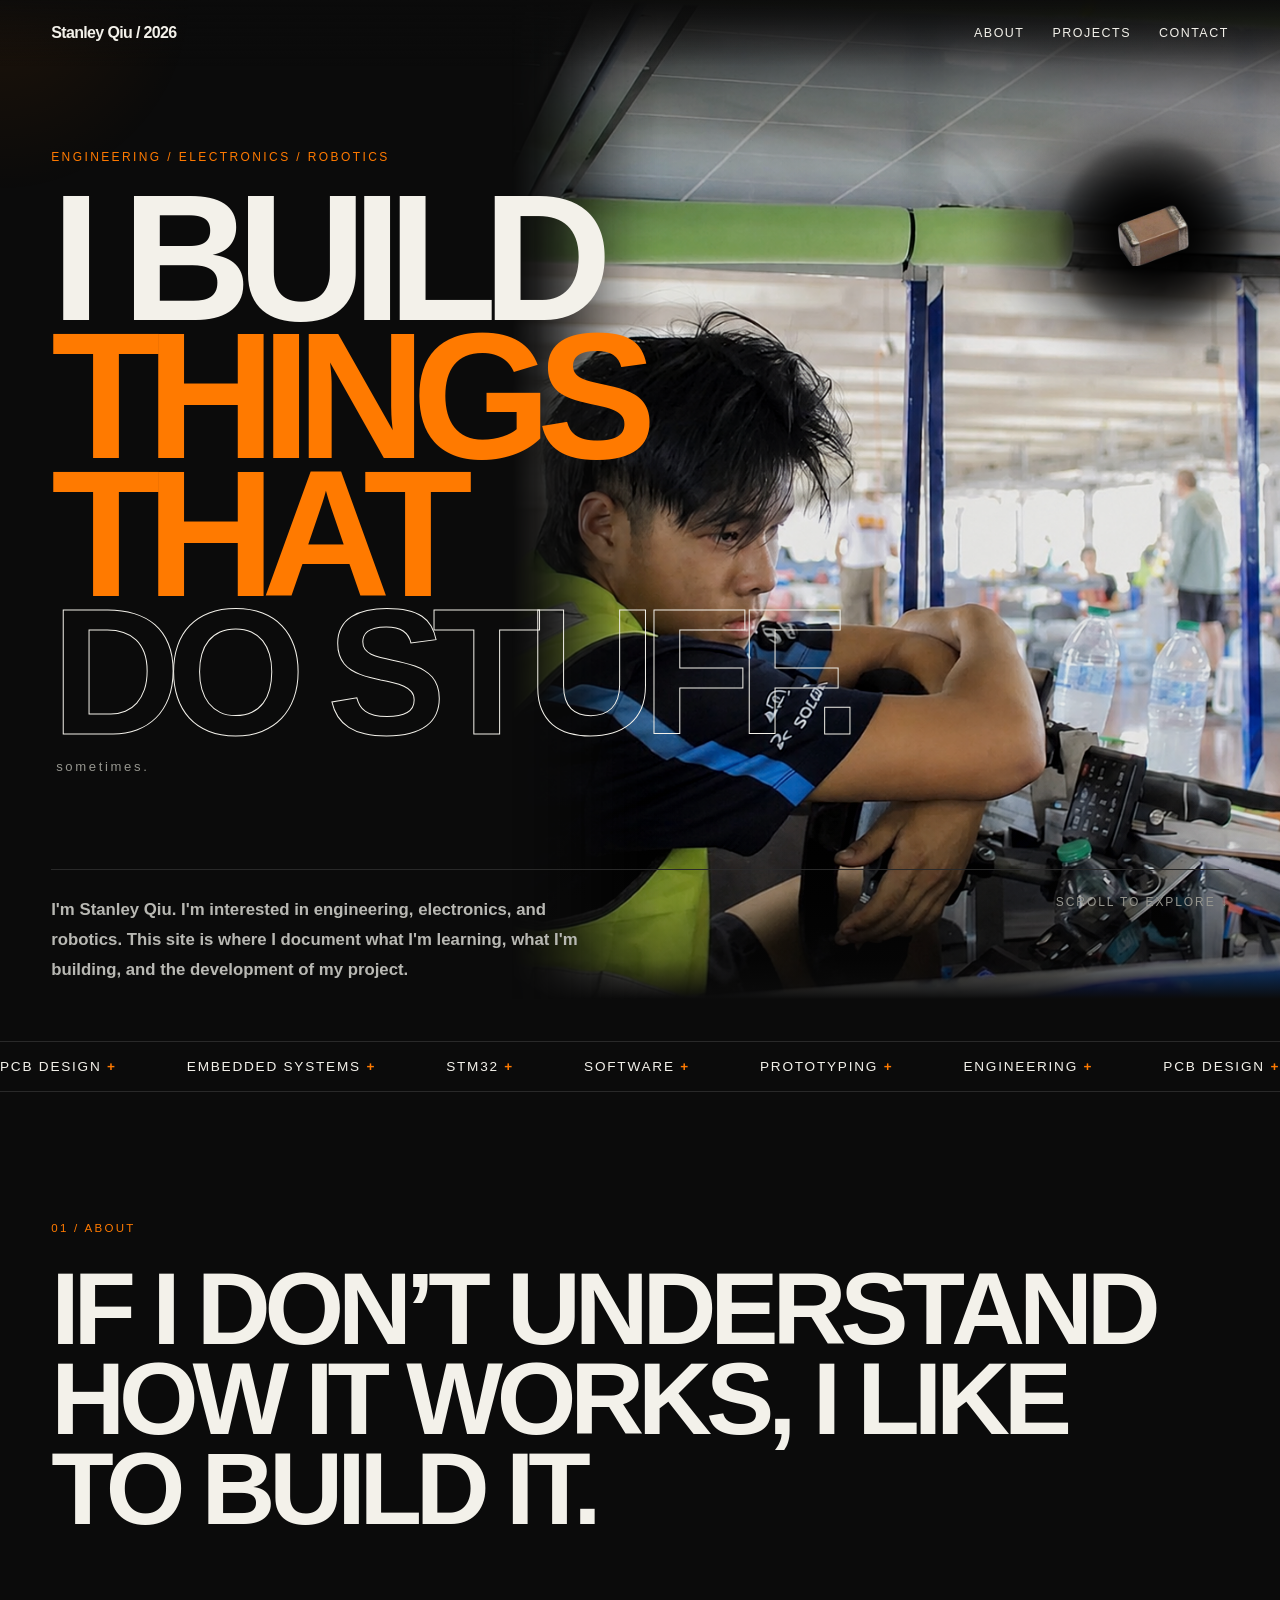
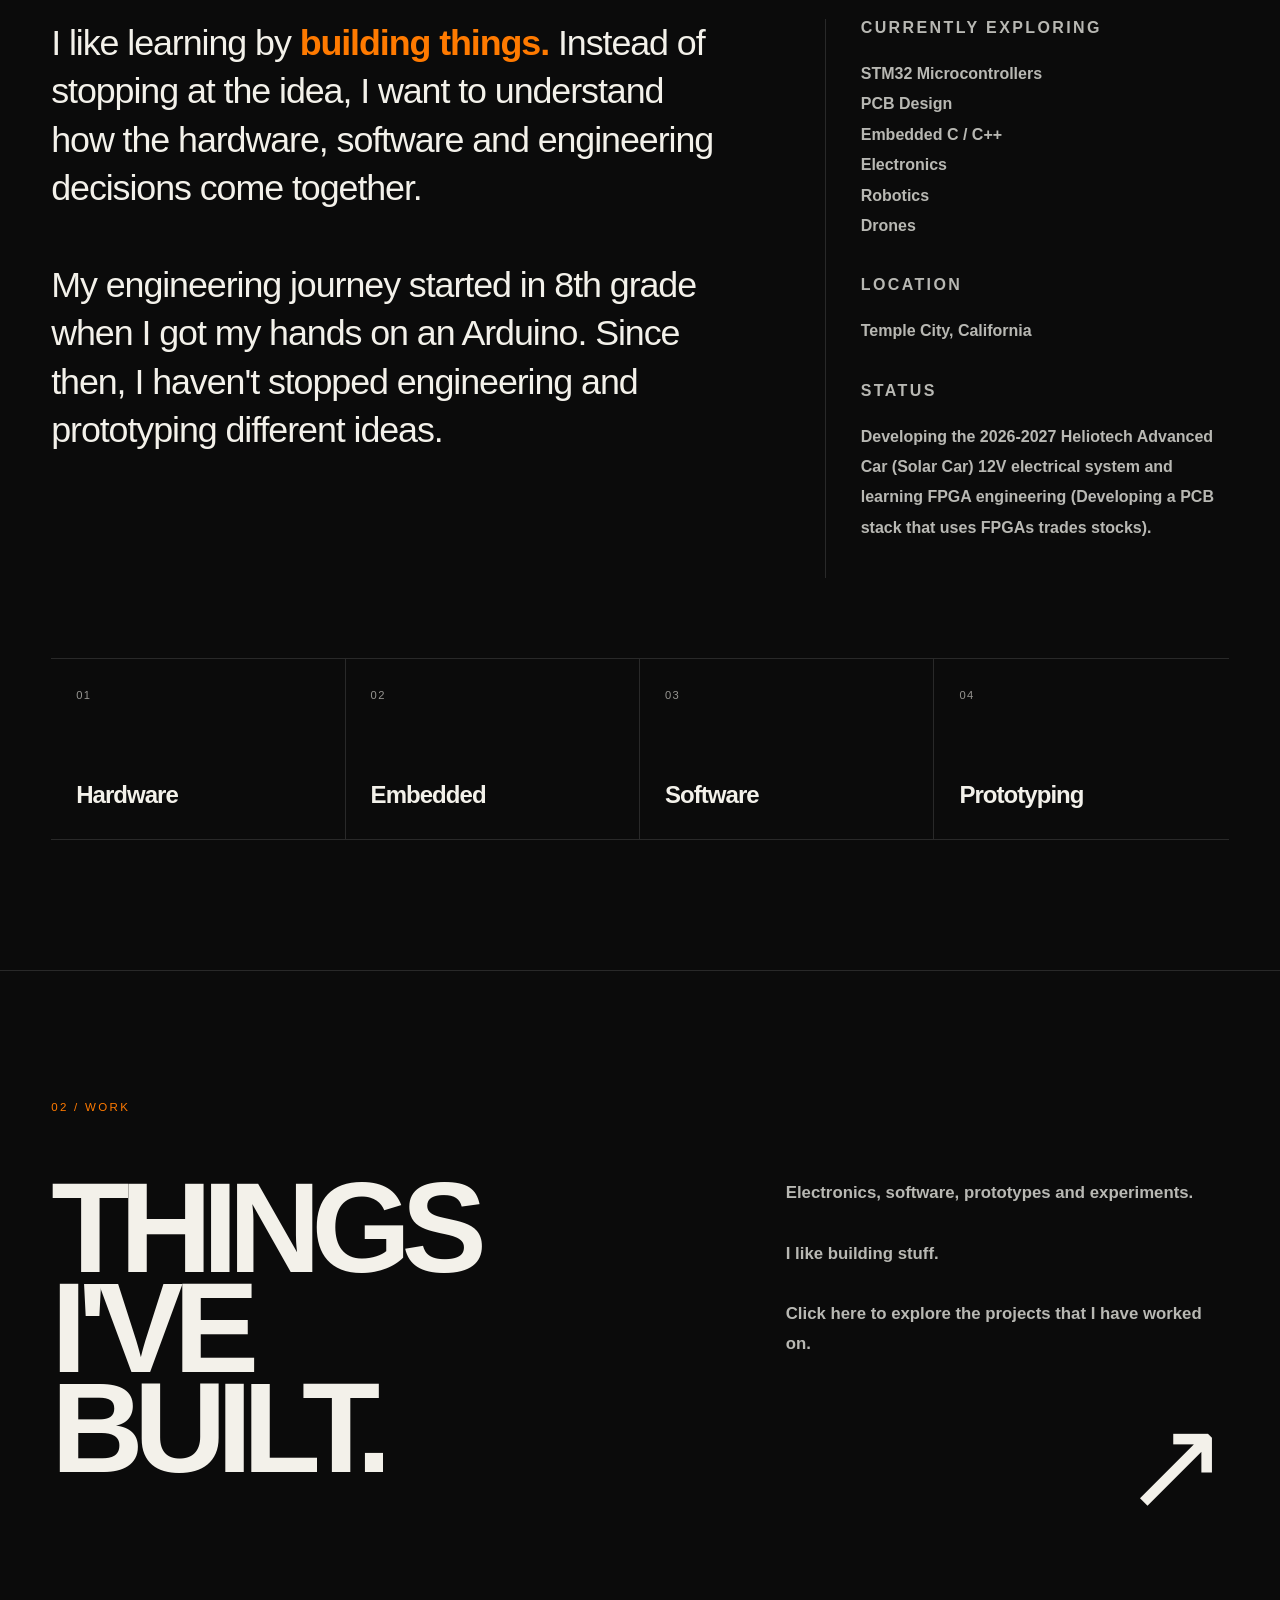
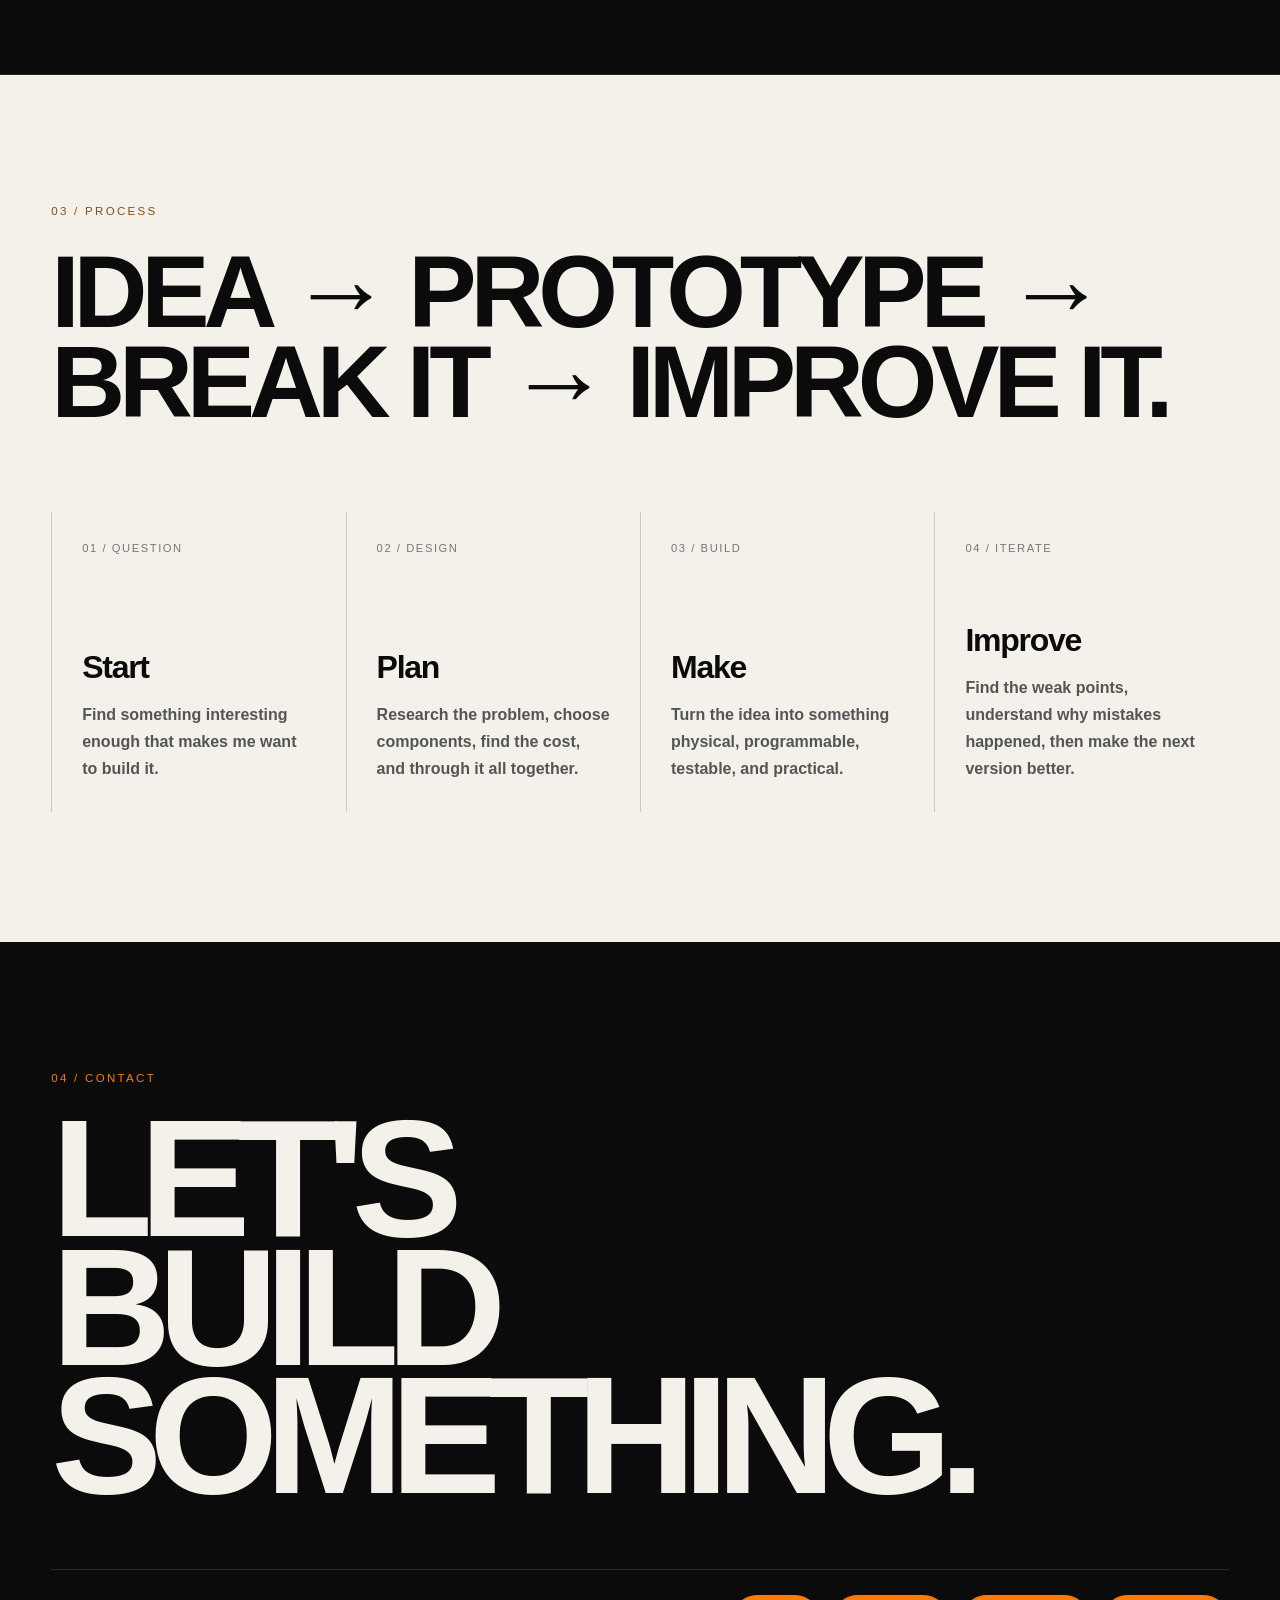
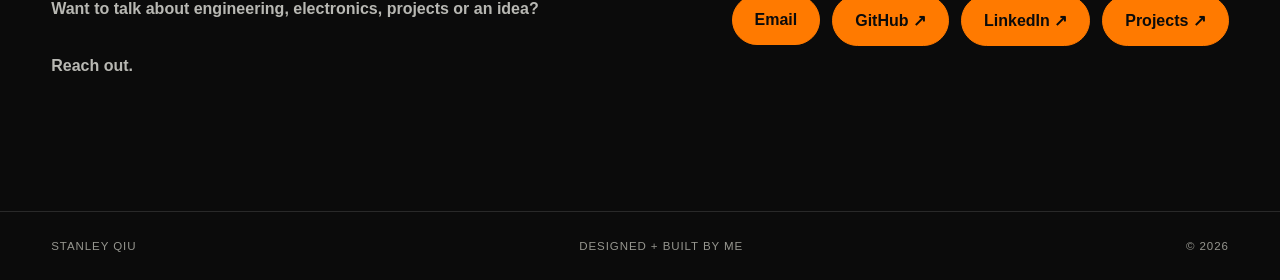
==== commit 4819dd32: "Update index.html" ====
--- a/index.html
+++ b/index.html
@@ -201,7 +201,7 @@
 ================================== */
 
 .hero-outline {
-    color: #3a3a3a;
+    color: var(--accent);
     -webkit-text-stroke: 0;
 }
 
